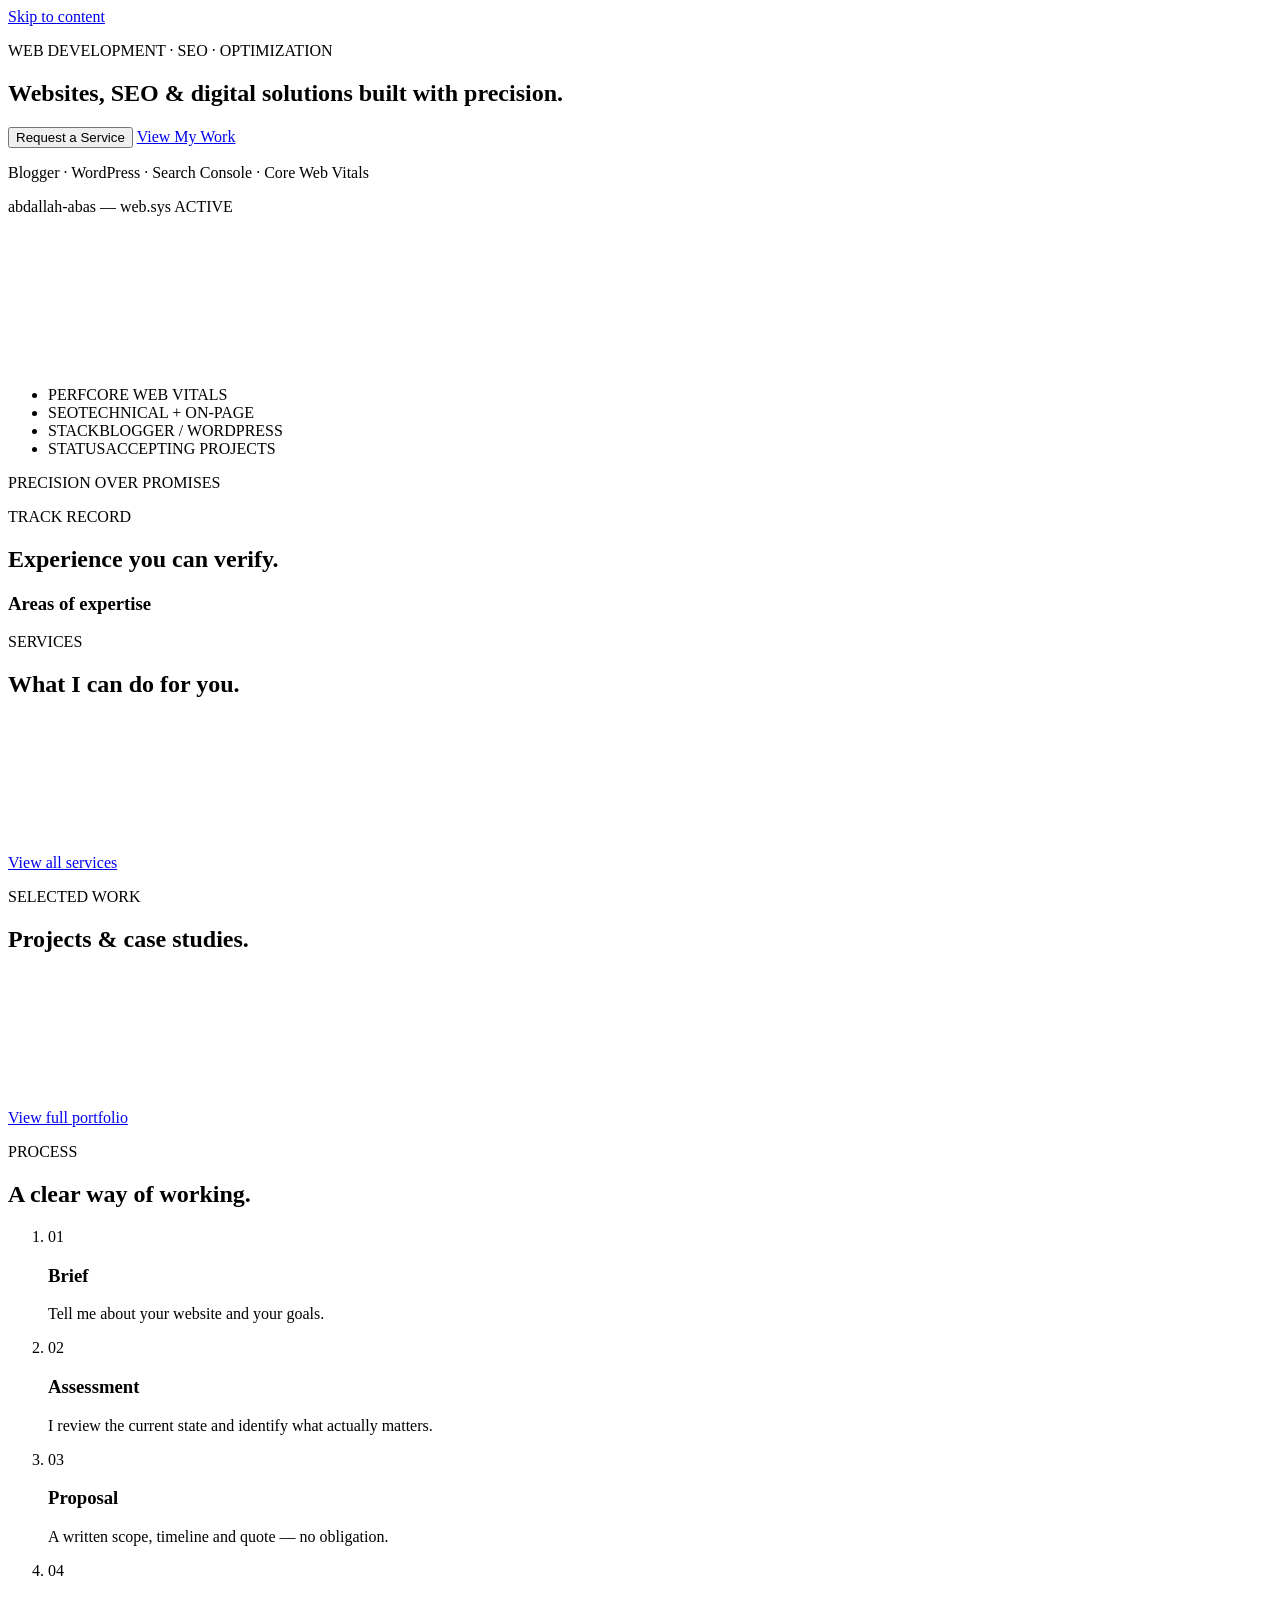
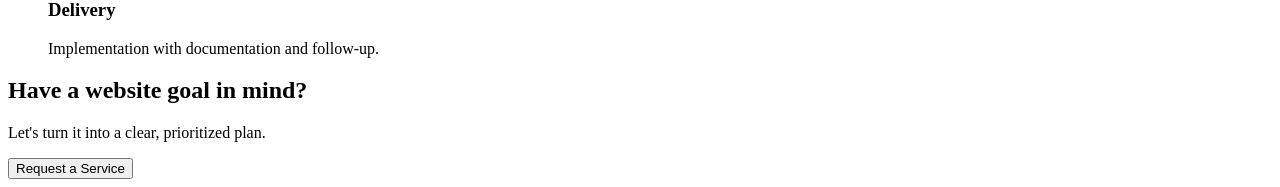
==== index.html @ 0d1c20a7 "Create index.html" ====
<!DOCTYPE html>
<html lang="en" dir="ltr">
<head>
<meta charset="UTF-8">
<meta name="viewport" content="width=device-width, initial-scale=1">
<title>Abdallah Abas — Web Development, SEO & Digital Optimization</title>
<meta name="description" content="Professional digital services by Abdallah Abas: website development, technical & on-page SEO, AdSense-readiness preparation, content and website optimization for Blogger and WordPress.">
<link rel="canonical" href="https://abdallahabas.github.io/">
<meta name="theme-color" content="#0a0a0b">
<meta property="og:type" content="website">
<meta property="og:site_name" content="Abdallah Abas">
<meta property="og:title" content="Abdallah Abas — Web Development, SEO & Digital Optimization">
<meta property="og:description" content="Websites, SEO and digital solutions built with precision. Preparation based on Google's published guidelines — no inflated promises.">
<meta property="og:url" content="https://abdallahabas.github.io/">
<meta property="og:image" content="https://abdallahabas.github.io/assets/images/og-cover.png">
<meta property="og:locale" content="en_US">
<meta property="og:locale:alternate" content="ar_AR">
<meta name="twitter:card" content="summary_large_image">
<meta name="twitter:title" content="Abdallah Abas — Web Development, SEO & Digital Optimization">
<meta name="twitter:description" content="Websites, SEO and digital solutions built with precision.">
<meta name="twitter:image" content="https://abdallahabas.github.io/assets/images/og-cover.png">
<link rel="icon" href="data:image/svg+xml,%3Csvg xmlns='http://www.w3.org/2000/svg' viewBox='0 0 32 32'%3E%3Crect width='32' height='32' rx='6' fill='%23FF6600'/%3E%3Cpath d='M9.5 23 16 8.5 22.5 23h-3.6L16 16.4 13.1 23z' fill='%230a0a0b'/%3E%3C/svg%3E">
<link rel="preconnect" href="https://fonts.googleapis.com">
<link rel="preconnect" href="https://fonts.gstatic.com" crossorigin>
<link href="https://fonts.googleapis.com/css2?family=IBM+Plex+Mono:wght@400;500&family=IBM+Plex+Sans+Arabic:wght@400;500;600;700&family=IBM+Plex+Sans:wght@400;500;600&family=Space+Grotesk:wght@500;600;700&display=swap" rel="stylesheet">
<link rel="stylesheet" href="css/main.css">
<link rel="stylesheet" href="css/rtl.css">
<link rel="stylesheet" href="css/responsive.css">
<script type="application/ld+json">
{"@context":"https://schema.org","@type":"Person","name":"Abdallah Abas","url":"https://abdallahabas.github.io/","jobTitle":"Web Developer & SEO Specialist","description":"Professional digital services: website development, SEO, AdSense-readiness preparation and website optimization.","knowsAbout":["Web development","SEO","Blogger","WordPress","Google Search Console","AdSense readiness","Website optimization"]}
</script>
<script type="application/ld+json">
{"@context":"https://schema.org","@type":"WebSite","name":"Abdallah Abas","url":"https://abdallahabas.github.io/","inLanguage":["en","ar"]}
</script>
</head>
<body data-page="home">
<a class="skip" href="#main" data-i18n="a11y.skip">Skip to content</a>
<main id="main">

  <section class="hero">
    <div class="container hero-grid">
      <div class="hero-copy">
        <p class="kicker reveal" data-i18n="hero.kicker">WEB DEVELOPMENT · SEO · OPTIMIZATION</p>
        <h1 class="reveal">
          <span data-i18n="hero.h1a">Websites, SEO & digital solutions</span>
          <span class="accent" data-i18n="hero.h1b">built with precision.</span>
        </h1>
        <p class="lead reveal" data-i18n="hero.sub"></p>
        <div class="hero-cta reveal">
          <button type="button" class="btn btn-solid" data-request data-i18n="cta.request">Request a Service</button>
          <a class="btn btn-ghost" href="portfolio.html" data-i18n="cta.work">View My Work</a>
        </div>
        <p class="micro mono reveal" data-i18n="hero.micro">Blogger · WordPress · Search Console · Core Web Vitals</p>
      </div>
      <div class="hero-visual reveal" role="img" aria-label="Live status panel representing website performance, SEO and structure monitoring">
        <div class="console">
          <div class="console-bar">
            <span class="c-dot" aria-hidden="true"></span>
            <span class="mono" data-i18n="console.title">abdallah-abas — web.sys</span>
            <span class="c-status mono" data-i18n="console.status">ACTIVE</span>
          </div>
          <canvas id="heroCanvas" aria-hidden="true"></canvas>
          <ul class="console-rows">
            <li><span class="mono c-k" data-i18n="console.r1l">PERF</span><span class="mono c-v" data-i18n="console.r1v">CORE WEB VITALS</span></li>
            <li><span class="mono c-k" data-i18n="console.r2l">SEO</span><span class="mono c-v" data-i18n="console.r2v">TECHNICAL + ON-PAGE</span></li>
            <li><span class="mono c-k" data-i18n="console.r3l">STACK</span><span class="mono c-v" data-i18n="console.r3v">BLOGGER / WORDPRESS</span></li>
            <li><span class="mono c-k accent" data-i18n="console.r4l">STATUS</span><span class="mono c-v accent" data-i18n="console.r4v">ACCEPTING PROJECTS</span></li>
          </ul>
          <p class="console-foot mono" data-i18n="console.foot">PRECISION OVER PROMISES</p>
        </div>
      </div>
    </div>
  </section>

  <section class="section" id="trust" aria-labelledby="trustTitle">
    <div class="container">
      <header class="sec-head reveal">
        <p class="kicker" data-i18n="trust.kicker">TRACK RECORD</p>
        <h2 id="trustTitle" data-i18n="trust.title">Experience you can verify.</h2>
        <p class="lead" data-i18n="trust.lead"></p>
      </header>
      <div class="hairline stats-grid reveal" id="statsGrid"></div>
      <div class="expertise reveal">
        <h3 class="sub-title" data-i18n="trust.expTitle">Areas of expertise</h3>
        <ul class="chip-row" id="expertiseChips"></ul>
      </div>
    </div>
  </section>

  <section class="section alt" id="services" aria-labelledby="svcTitle">
    <div class="container">
      <header class="sec-head reveal">
        <p class="kicker" data-i18n="services.kicker">SERVICES</p>
        <h2 id="svcTitle" data-i18n="services.title">What I can do for you.</h2>
        <p class="lead" data-i18n="services.lead"></p>
      </header>
      <div class="hairline services-grid cols-2 reveal" id="featuredServices"></div>
      <p class="sec-foot reveal"><a class="btn-text" href="services.html"><span data-i18n="cta.allServices">View all services</span><svg class="icon icon-flip" aria-hidden="true"><use href="#i-arrow"></use></svg></a></p>
    </div>
  </section>

  <section class="section" id="work" aria-labelledby="workTitle">
    <div class="container">
      <header class="sec-head reveal">
        <p class="kicker" data-i18n="work.kicker">SELECTED WORK</p>
        <h2 id="workTitle" data-i18n="work.title">Projects & case studies.</h2>
        <p class="lead" data-i18n="work.lead"></p>
      </header>
      <div class="cards-grid cols-3 reveal" id="workGrid"></div>
      <p class="sec-foot reveal"><a class="btn-text" href="portfolio.html"><span data-i18n="cta.allWork">View full portfolio</span><svg class="icon icon-flip" aria-hidden="true"><use href="#i-arrow"></use></svg></a></p>
    </div>
  </section>

  <section class="section alt" id="process" aria-labelledby="procTitle">
    <div class="container">
      <header class="sec-head reveal">
        <p class="kicker" data-i18n="process.kicker">PROCESS</p>
        <h2 id="procTitle" data-i18n="process.title">A clear way of working.</h2>
      </header>
      <ol class="process-grid reveal">
        <li class="step"><span class="step-num mono num">01</span><h3 data-i18n="process.s1t">Brief</h3><p data-i18n="process.s1d">Tell me about your website and your goals.</p></li>
        <li class="step"><span class="step-num mono num">02</span><h3 data-i18n="process.s2t">Assessment</h3><p data-i18n="process.s2d">I review the current state and identify what actually matters.</p></li>
        <li class="step"><span class="step-num mono num">03</span><h3 data-i18n="process.s3t">Proposal</h3><p data-i18n="process.s3d">A written scope, timeline and quote — no obligation.</p></li>
        <li class="step"><span class="step-num mono num">04</span><h3 data-i18n="process.s4t">Delivery</h3><p data-i18n="process.s4d">Implementation with documentation and follow-up.</p></li>
      </ol>
    </div>
  </section>

  <section class="section cta-band">
    <div class="container narrow center reveal">
      <h2 data-i18n="band.title">Have a website goal in mind?</h2>
      <p class="lead" data-i18n="band.sub">Let's turn it into a clear, prioritized plan.</p>
      <button type="button" class="btn btn-solid btn-lg" data-request data-i18n="cta.request">Request a Service</button>
    </div>
  </section>

</main>
<script src="js/config.js" defer></script>
<script src="js/translations.js" defer></script>
<script src="js/main.js" defer></script>
<script src="js/content.js" defer></script>
<script src="js/services.js" defer></script>
<script src="js/portfolio.js" defer></script>
<script src="js/forms.js" defer></script>
</body>
</html>
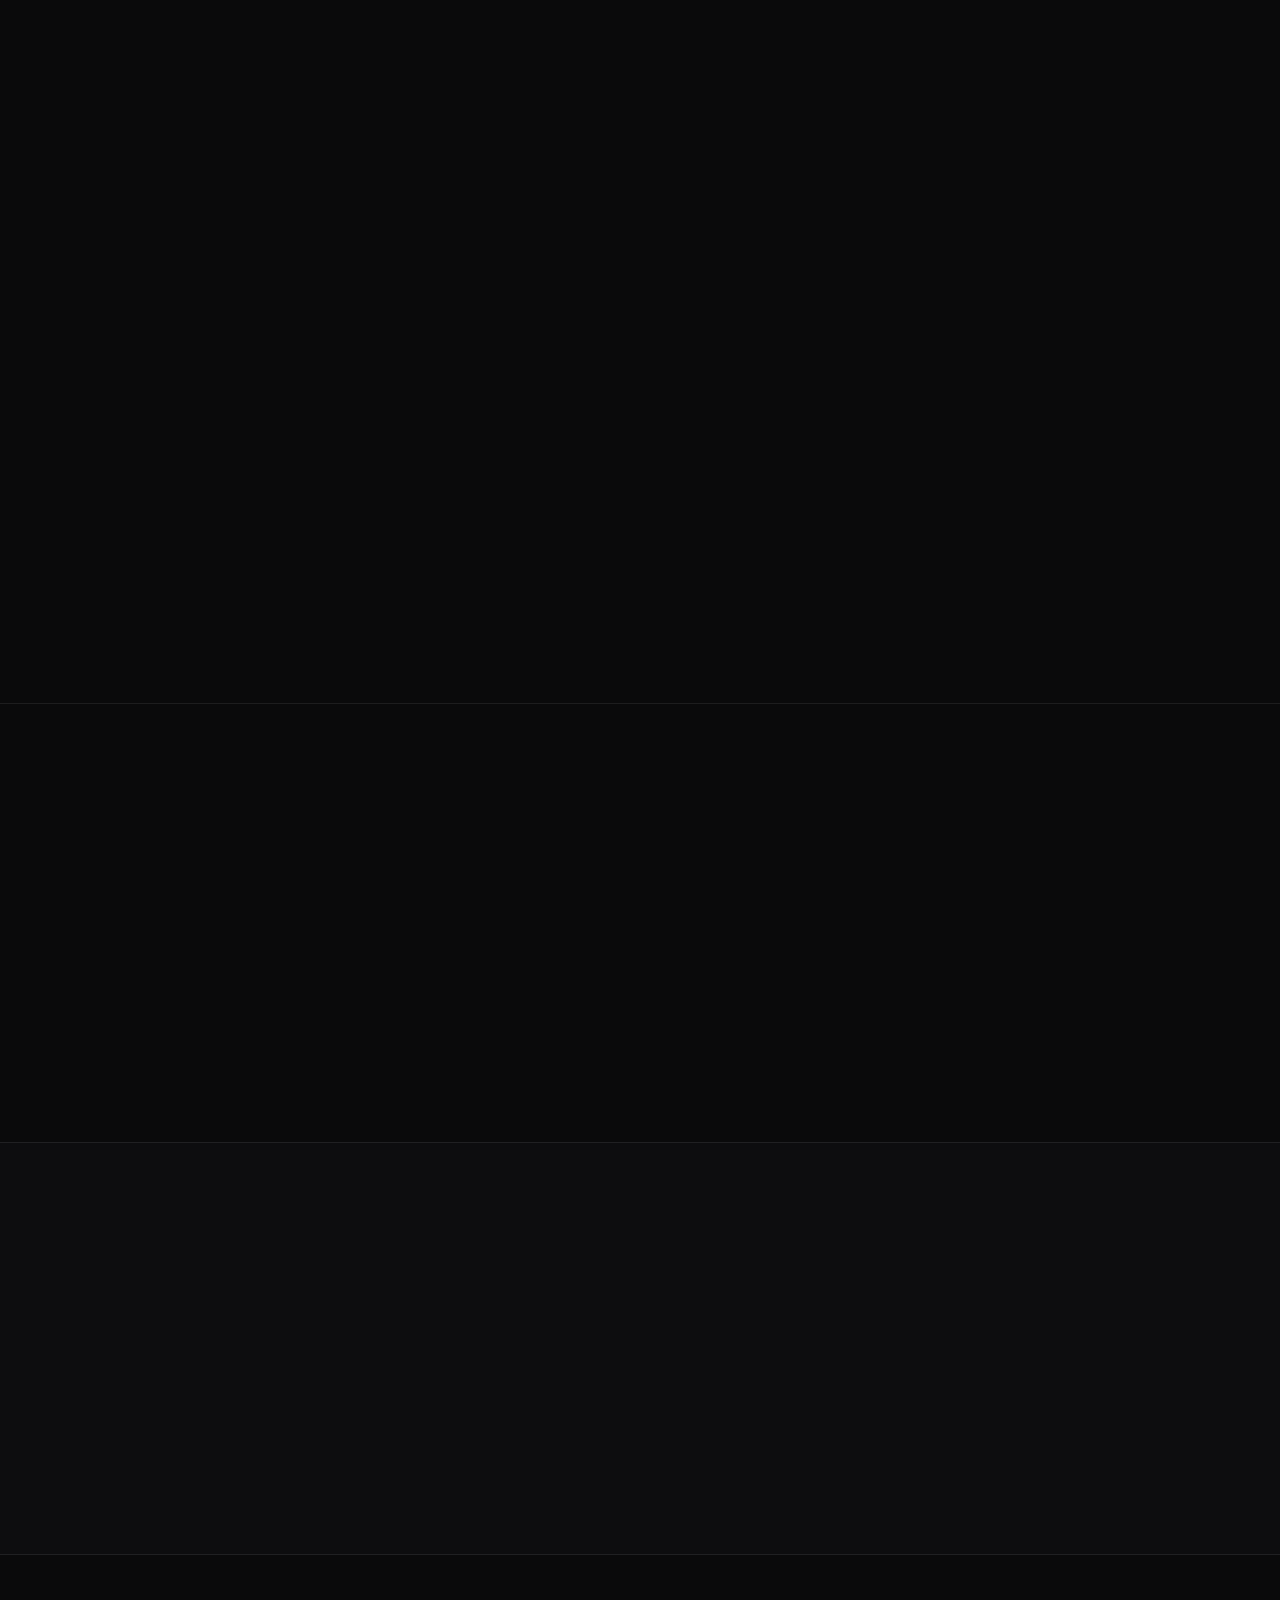
==== commit f597c934: "Update index.html" ====
--- a/index.html
+++ b/index.html
@@ -5,20 +5,20 @@
 <meta name="viewport" content="width=device-width, initial-scale=1">
 <title>Abdallah Abas — Web Development, SEO & Digital Optimization</title>
 <meta name="description" content="Professional digital services by Abdallah Abas: website development, technical & on-page SEO, AdSense-readiness preparation, content and website optimization for Blogger and WordPress.">
-<link rel="canonical" href="https://abdallahabas.github.io/">
+<link rel="canonical" href="https://abdallahabas.com/">
 <meta name="theme-color" content="#0a0a0b">
 <meta property="og:type" content="website">
 <meta property="og:site_name" content="Abdallah Abas">
 <meta property="og:title" content="Abdallah Abas — Web Development, SEO & Digital Optimization">
 <meta property="og:description" content="Websites, SEO and digital solutions built with precision. Preparation based on Google's published guidelines — no inflated promises.">
-<meta property="og:url" content="https://abdallahabas.github.io/">
-<meta property="og:image" content="https://abdallahabas.github.io/assets/images/og-cover.png">
+<meta property="og:url" content="https://abdallahabas.com/">
+<meta property="og:image" content="https://abdallahabas.com/assets/images/og-cover.png">
 <meta property="og:locale" content="en_US">
 <meta property="og:locale:alternate" content="ar_AR">
 <meta name="twitter:card" content="summary_large_image">
 <meta name="twitter:title" content="Abdallah Abas — Web Development, SEO & Digital Optimization">
 <meta name="twitter:description" content="Websites, SEO and digital solutions built with precision.">
-<meta name="twitter:image" content="https://abdallahabas.github.io/assets/images/og-cover.png">
+<meta name="twitter:image" content="https://abdallahabas.com/assets/images/og-cover.png">
 <link rel="icon" href="data:image/svg+xml,%3Csvg xmlns='http://www.w3.org/2000/svg' viewBox='0 0 32 32'%3E%3Crect width='32' height='32' rx='6' fill='%23FF6600'/%3E%3Cpath d='M9.5 23 16 8.5 22.5 23h-3.6L16 16.4 13.1 23z' fill='%230a0a0b'/%3E%3C/svg%3E">
 <link rel="preconnect" href="https://fonts.googleapis.com">
 <link rel="preconnect" href="https://fonts.gstatic.com" crossorigin>
@@ -27,10 +27,10 @@
 <link rel="stylesheet" href="css/rtl.css">
 <link rel="stylesheet" href="css/responsive.css">
 <script type="application/ld+json">
-{"@context":"https://schema.org","@type":"Person","name":"Abdallah Abas","url":"https://abdallahabas.github.io/","jobTitle":"Web Developer & SEO Specialist","description":"Professional digital services: website development, SEO, AdSense-readiness preparation and website optimization.","knowsAbout":["Web development","SEO","Blogger","WordPress","Google Search Console","AdSense readiness","Website optimization"]}
+{"@context":"https://schema.org","@type":"Person","name":"Abdallah Abas","url":"https://abdallahabas.com/","jobTitle":"Web Developer & SEO Specialist","description":"Professional digital services: website development, SEO, AdSense-readiness preparation and website optimization.","knowsAbout":["Web development","SEO","Blogger","WordPress","Google Search Console","AdSense readiness","Website optimization"]}
 </script>
 <script type="application/ld+json">
-{"@context":"https://schema.org","@type":"WebSite","name":"Abdallah Abas","url":"https://abdallahabas.github.io/","inLanguage":["en","ar"]}
+{"@context":"https://schema.org","@type":"WebSite","name":"Abdallah Abas","url":"https://abdallahabas.com/","inLanguage":["en","ar"]}
 </script>
 </head>
 <body data-page="home">
--- a/css/main.css
+++ b/css/main.css
@@ -0,0 +1,494 @@
+/* ============================================================
+   Abdallah Abas — design system
+   Near-black + #FF6600 · hairline grids · IBM Plex + Space Grotesk
+   ============================================================ */
+
+:root{
+  --bg:#0a0a0b; --bg2:#0d0d0f;
+  --surface:#121215; --surface2:#17171b;
+  --line:rgba(255,255,255,.08); --line2:rgba(255,255,255,.16);
+  --txt:#f4f4f1; --txt2:#a9a9a3; --txt3:#75756f;
+  --accent:#ff6600; --accent2:#ff8433; --accent-dim:rgba(255,102,0,.13);
+  --danger:#e5484d;
+  --r:14px; --r-s:10px;
+  --font-head:"Space Grotesk","IBM Plex Sans Arabic",sans-serif;
+  --font-body:"IBM Plex Sans","IBM Plex Sans Arabic",sans-serif;
+  --font-mono:"IBM Plex Mono",monospace;
+  --container:1180px; --header-h:72px;
+  --tr:.22s cubic-bezier(.4,0,.2,1);
+}
+
+*,*::before,*::after{box-sizing:border-box;margin:0;padding:0}
+html{scroll-behavior:smooth}
+html:focus-within{scroll-behavior:smooth}
+body{
+  font-family:var(--font-body); background:var(--bg); color:var(--txt);
+  font-size:16px; line-height:1.65; padding-top:var(--header-h);
+  -webkit-font-smoothing:antialiased; overflow-x:clip;
+}
+img,svg,canvas{max-width:100%;height:auto;display:block}
+a{color:inherit;text-decoration:none}
+ul,ol{list-style:none}
+button{font:inherit;color:inherit;background:none;border:0;cursor:pointer}
+h1,h2,h3,h4{font-family:var(--font-head);font-weight:600;line-height:1.18;letter-spacing:-.015em}
+h1{font-size:clamp(2.1rem,5vw,3.8rem)}
+h2{font-size:clamp(1.55rem,3vw,2.35rem)}
+h3{font-size:1.12rem}
+p{max-width:70ch}
+.accent{color:var(--accent)}
+.num{direction:ltr;unicode-bidi:embed}
+.mono{font-family:var(--font-mono)}
+.icon{width:20px;height:20px;flex:none}
+
+/* ---- layout ------------------------------------------------ */
+.container{max-width:var(--container);margin-inline:auto;padding-inline:clamp(18px,4vw,32px)}
+.container.narrow{max-width:820px}
+.section{padding-block:clamp(60px,8.5vw,108px)}
+.section.alt{background:var(--bg2);border-block:1px solid var(--line)}
+.flush-top{padding-top:clamp(36px,5vw,64px)}
+.sec-head{max-width:680px;margin-bottom:clamp(34px,4vw,52px)}
+.sec-head .lead{margin-top:14px}
+.sec-foot{margin-top:clamp(26px,3vw,38px)}
+.kicker{
+  font-family:var(--font-mono);font-size:.74rem;font-weight:500;
+  letter-spacing:.14em;text-transform:uppercase;color:var(--accent);
+  display:flex;align-items:center;gap:10px;margin-bottom:14px;
+}
+.kicker::before{content:"";width:22px;height:1px;background:var(--accent)}
+[dir="rtl"] .kicker{letter-spacing:0}
+.sub-title{font-size:1.02rem;color:var(--txt);margin-bottom:16px}
+.lead{color:var(--txt2);font-size:clamp(1rem,1.4vw,1.08rem)}
+.micro{margin-top:22px;font-size:.76rem;letter-spacing:.1em;color:var(--txt3)}
+
+/* ---- buttons / links / chips -------------------------------- */
+.btn{
+  display:inline-flex;align-items:center;justify-content:center;gap:9px;
+  padding:13px 24px;border-radius:var(--r-s);font-weight:600;font-size:.94rem;
+  border:1px solid transparent;transition:transform var(--tr),background var(--tr),border-color var(--tr),color var(--tr);
+  min-height:46px;
+}
+.btn .icon{width:17px;height:17px}
+.btn-solid{background:var(--accent);color:#0a0a0b}
+.btn-solid:hover{background:var(--accent2);transform:translateY(-2px)}
+.btn-solid:active{transform:translateY(0)}
+.btn-ghost{border-color:var(--line2);color:var(--txt)}
+.btn-ghost:hover{border-color:var(--accent);color:var(--accent)}
+.btn-s{padding:9px 16px;min-height:40px;font-size:.88rem}
+.btn-lg{padding:15px 30px}
+.btn-block{width:100%}
+.btn-text{
+  display:inline-flex;align-items:center;gap:7px;color:var(--accent);
+  font-weight:600;font-size:.92rem;transition:gap var(--tr),color var(--tr);
+}
+.btn-text:hover{color:var(--accent2);gap:11px}
+.btn-text.is-disabled{color:var(--txt3)}
+.linklike{color:var(--accent);font-weight:600}
+.linklike:hover{text-decoration:underline}
+:focus-visible{outline:2px solid var(--accent);outline-offset:3px;border-radius:4px}
+.skip{
+  position:fixed;top:-60px;inset-inline-start:16px;z-index:200;background:var(--accent);
+  color:#0a0a0b;padding:10px 18px;border-radius:var(--r-s);font-weight:600;transition:top var(--tr);
+}
+.skip:focus{top:12px}
+.badge-sample{
+  font-family:var(--font-mono);font-size:.66rem;letter-spacing:.08em;text-transform:uppercase;
+  color:var(--accent);border:1px solid var(--accent);border-radius:4px;padding:2px 7px;
+}
+.chip-row{display:flex;flex-wrap:wrap;gap:10px}
+.chip{
+  border:1px solid var(--line2);border-radius:999px;padding:8px 16px;
+  font-size:.85rem;color:var(--txt2);transition:border-color var(--tr),color var(--tr);
+}
+.chip:hover{border-color:var(--accent);color:var(--txt)}
+
+/* ---- header ------------------------------------------------- */
+.site-header{
+  position:fixed;inset-inline:0;top:0;height:var(--header-h);z-index:100;
+  background:rgba(10,10,11,.82);backdrop-filter:blur(14px);-webkit-backdrop-filter:blur(14px);
+  border-bottom:1px solid transparent;transition:border-color var(--tr);
+}
+.site-header.scrolled{border-bottom-color:var(--line)}
+.header-in{display:flex;align-items:center;gap:28px;height:var(--header-h)}
+.brand{display:inline-flex;align-items:center;gap:11px}
+.brand img,.brand-mark{width:34px;height:34px;border-radius:8px}
+.brand-word{font-family:var(--font-head);font-weight:700;font-size:.95rem;letter-spacing:.06em}
+.brand-dot{width:7px;height:7px;background:var(--accent);border-radius:2px}
+.main-nav{margin-inline-start:auto}
+.nav-list{display:flex;gap:4px}
+.nav-list a{
+  display:block;padding:9px 12px;font-size:.9rem;color:var(--txt2);
+  border-radius:8px;transition:color var(--tr),background var(--tr);
+}
+.nav-list a:hover{color:var(--txt);background:var(--surface)}
+.nav-list a[aria-current="page"]{color:var(--accent)}
+.header-actions{display:flex;align-items:center;gap:16px}
+.lang-switch{display:flex;align-items:center;gap:8px}
+.lang-btn{
+  font-family:var(--font-mono);font-size:.8rem;font-weight:500;padding:5px 4px;
+  color:var(--txt3);transition:color var(--tr);
+}
+.lang-btn[aria-pressed="true"]{color:var(--accent)}
+.lang-btn:hover{color:var(--txt)}
+.lang-sep{width:1px;height:14px;background:var(--line2)}
+.nav-toggle{display:none;width:44px;height:44px;align-items:center;justify-content:center;color:var(--txt)}
+.nav-toggle .i-close,.nav-toggle.open .i-menu{display:none}
+.nav-toggle.open .i-close{display:block}
+
+/* ---- mobile panel ------------------------------------------- */
+.nav-backdrop{
+  position:fixed;inset:0;z-index:110;background:rgba(5,5,7,.6);
+  opacity:0;pointer-events:none;transition:opacity .25s;
+}
+.nav-backdrop.open{opacity:1;pointer-events:auto}
+.mobile-panel{
+  position:fixed;top:0;bottom:0;inset-inline-end:0;z-index:120;
+  width:min(340px,88vw);background:var(--surface);border-inline-start:1px solid var(--line);
+  padding:96px 26px 30px;display:flex;flex-direction:column;justify-content:space-between;
+  transform:translateX(105%);visibility:hidden;transition:transform .32s cubic-bezier(.4,0,.2,1),visibility .32s;
+}
+[dir="rtl"] .mobile-panel{transform:translateX(-105%)}
+.mobile-panel.open{transform:none;visibility:visible}
+.mobile-list{display:flex;flex-direction:column}
+.mobile-list a{
+  display:block;padding:14px 4px;font-size:1.05rem;font-weight:500;color:var(--txt);
+  border-bottom:1px solid var(--line);transition:color var(--tr),padding-inline-start var(--tr);
+}
+.mobile-list a:hover{color:var(--accent);padding-inline-start:10px}
+.mobile-list a[aria-current="page"]{color:var(--accent)}
+.mobile-foot{display:flex;flex-direction:column;gap:18px;padding-top:22px}
+
+/* ---- hero ---------------------------------------------------- */
+.hero{padding-block:clamp(56px,7vw,96px) clamp(56px,7vw,92px);border-bottom:1px solid var(--line)}
+.hero-grid{display:grid;grid-template-columns:1.12fr .88fr;gap:clamp(36px,5vw,64px);align-items:center}
+.hero h1{margin-block:6px 20px}
+.hero h1 span{display:block}
+.hero .lead{max-width:56ch}
+.hero-cta{display:flex;flex-wrap:wrap;gap:14px;margin-top:32px}
+.console{
+  position:relative;border:1px solid var(--line2);border-radius:16px;background:var(--surface);
+  overflow:hidden;
+}
+.console::before,.console::after{
+  content:"";position:absolute;width:16px;height:16px;border:2px solid var(--accent);z-index:2;
+}
+.console::before{top:-1px;inset-inline-start:-1px;border-width:2px 0 0 2px}
+[dir="rtl"] .console::before{border-width:2px 2px 0 0}
+.console::after{bottom:-1px;inset-inline-end:-1px;border-width:0 2px 2px 0}
+[dir="rtl"] .console::after{border-width:0 0 2px 2px}
+.console-bar{
+  display:flex;align-items:center;gap:12px;padding:13px 18px;
+  border-bottom:1px solid var(--line);font-size:.74rem;letter-spacing:.06em;color:var(--txt2);
+}
+.c-dot{width:8px;height:8px;border-radius:50%;background:var(--accent);flex:none}
+.c-status{margin-inline-start:auto;color:var(--accent)}
+#heroCanvas{width:100%;height:186px;display:block}
+.console-rows li{
+  display:flex;justify-content:space-between;gap:14px;padding:12px 18px;
+  border-top:1px solid var(--line);font-size:.72rem;letter-spacing:.07em;
+}
+.console-rows .c-k{color:var(--txt3)}
+.console-rows .c-v{color:var(--txt2);text-align:end}
+.console-rows .accent,.c-status.accent{color:var(--accent)}
+.console-foot{
+  padding:11px 18px;border-top:1px solid var(--line);font-size:.68rem;
+  letter-spacing:.16em;color:var(--txt3);
+}
+[dir="rtl"] .console-rows li,[dir="rtl"] .console-foot{letter-spacing:0}
+
+/* ---- hairline grids & cards ---------------------------------- */
+.hairline{display:grid;gap:1px;background:var(--line);border:1px solid var(--line);border-radius:var(--r);overflow:hidden}
+.hairline>*{background:var(--surface);transition:background var(--tr)}
+.cols-2{grid-template-columns:repeat(2,1fr)}
+.cols-3{grid-template-columns:repeat(3,1fr)}
+.services-grid>.service-cell{position:relative;padding:clamp(22px,3vw,32px)}
+.service-cell::before{
+  content:"";position:absolute;inset-inline-start:0;top:0;bottom:0;width:2px;
+  background:var(--accent);transform:scaleY(0);transition:transform .28s;
+}
+.service-cell:hover{background:var(--surface2)}
+.service-cell:hover::before{transform:scaleY(1)}
+.service-top{display:flex;justify-content:space-between;align-items:center;margin-bottom:18px}
+.service-num{font-size:.8rem;color:var(--txt3)}
+.service-ico{color:var(--accent)}
+.service-ico .icon{width:26px;height:26px}
+.service-desc{color:var(--txt2);font-size:.94rem;margin:10px 0 16px}
+.benefits{display:flex;flex-direction:column;gap:9px;margin-bottom:20px}
+.benefits li{display:flex;gap:9px;align-items:flex-start;font-size:.88rem;color:var(--txt2)}
+.b-check{width:15px;height:15px;color:var(--accent);margin-top:4px}
+
+.cards-grid{display:grid;gap:20px}
+.project-card,.article-card,.cert-card{
+  border:1px solid var(--line);border-radius:var(--r);background:var(--surface);
+  overflow:hidden;display:flex;flex-direction:column;
+  transition:transform var(--tr),border-color var(--tr);
+}
+.project-card:hover,.article-card:hover,.cert-card:hover{transform:translateY(-4px);border-color:var(--line2)}
+.project-thumb{position:relative;display:block;aspect-ratio:16/10;overflow:hidden;border-bottom:1px solid var(--line)}
+.project-thumb img,.project-thumb svg{width:100%;height:100%;object-fit:cover;transition:transform .45s}
+.project-card:hover .project-thumb img,.project-card:hover .project-thumb svg{transform:scale(1.045)}
+.thumb-badge{position:absolute;top:12px;inset-inline-start:12px;background:rgba(10,10,11,.8)}
+.project-body,.article-card>*{padding:20px}
+.project-body p,.article-card p{color:var(--txt2);font-size:.9rem;margin:8px 0 14px}
+.card-meta{display:flex;justify-content:space-between;align-items:center;font-size:.76rem}
+.card-meta .cat{
+  font-family:var(--font-mono);text-transform:uppercase;letter-spacing:.08em;
+  font-size:.7rem;color:var(--accent);
+}
+[dir="rtl"] .card-meta .cat{letter-spacing:0}
+.card-meta .year{color:var(--txt3);font-size:.8rem}
+.tag-row{display:flex;flex-wrap:wrap;gap:7px;margin-bottom:16px}
+.tag-row li{
+  font-family:var(--font-mono);font-size:.7rem;color:var(--txt3);
+  border:1px solid var(--line);border-radius:5px;padding:3px 8px;
+}
+.project-actions{display:flex;flex-wrap:wrap;gap:18px;margin-top:auto}
+.project-body{display:flex;flex-direction:column;flex:1}
+.project-body h3{margin-top:6px}
+
+/* ---- stats & expertise ---------------------------------------- */
+.stats-grid{grid-template-columns:repeat(4,1fr);position:relative}
+.stat{padding:clamp(22px,3vw,32px);display:flex;flex-direction:column;gap:6px}
+.stat-num{font-family:var(--font-mono);font-size:clamp(1.9rem,3.4vw,2.6rem);font-weight:500;color:var(--accent);line-height:1}
+.stat-label{font-size:.86rem;color:var(--txt2)}
+.stat-note{grid-column:1/-1;background:transparent!important;padding:12px 24px;font-size:.78rem;color:var(--txt3);border-top:1px solid var(--line)}
+.expertise{margin-top:clamp(38px,5vw,56px)}
+
+/* ---- process --------------------------------------------------- */
+.process-grid{display:grid;grid-template-columns:repeat(4,1fr);gap:clamp(20px,3vw,36px);counter-reset:step}
+.step{border-top:1px solid var(--line2);padding-top:20px}
+.step-num{font-size:.78rem;color:var(--accent);display:block;margin-bottom:12px}
+.step h3{font-size:1.02rem;margin-bottom:7px}
+.step p{color:var(--txt2);font-size:.9rem}
+
+/* ---- CTA band --------------------------------------------------- */
+.cta-band{border-top:1px solid var(--line);text-align:center}
+.cta-band h2{margin-bottom:12px}
+.cta-band .lead{margin:0 auto 30px}
+.center{text-align:center}
+.center .lead{margin-inline:auto}
+
+/* ---- page head / about / note band ------------------------------- */
+.page-head{padding-block:clamp(48px,7vw,88px) 0}
+.page-head h1{margin-block:4px 16px}
+.page-head .lead{max-width:64ch}
+.about-grid{display:grid;grid-template-columns:1.5fr 1fr;gap:clamp(36px,5vw,72px);align-items:start}
+.about-body p+p{margin-top:16px}
+.about-body p{color:var(--txt2)}
+.about-body .sub-title{margin-top:38px}
+.principles{display:flex;flex-direction:column;gap:22px;margin-top:22px}
+.principle h3{font-size:1rem;margin-bottom:6px}
+.principle h3::before{content:"— ";color:var(--accent)}
+.principle p{font-size:.92rem}
+.about-side{display:flex;flex-direction:column;gap:28px}
+.side-block{border:1px solid var(--line);border-radius:var(--r);padding:26px;background:var(--surface)}
+.side-note{color:var(--txt2);font-size:.9rem;margin-bottom:16px}
+.facts{display:flex;flex-direction:column}
+.fact{display:flex;flex-direction:column;gap:2px;padding:11px 0;border-bottom:1px solid var(--line)}
+.fact:last-child{border-bottom:0}
+.fact dt{font-family:var(--font-mono);font-size:.7rem;letter-spacing:.08em;text-transform:uppercase;color:var(--txt3)}
+[dir="rtl"] .fact dt{letter-spacing:0}
+.fact dd{font-size:.92rem;color:var(--txt)}
+.note-band{
+  display:flex;gap:16px;border:1px solid var(--line2);border-radius:var(--r);
+  padding:22px 26px;margin-bottom:clamp(30px,4vw,44px);background:var(--surface);
+}
+.note-band .icon{color:var(--accent);width:24px;height:24px;flex:none;margin-top:3px}
+.note-band p{color:var(--txt2);font-size:.94rem}
+
+/* ---- empty state / achievements ---------------------------------- */
+.empty{
+  border:1px dashed var(--line2);border-radius:var(--r);padding:clamp(36px,6vw,64px) 28px;
+  text-align:center;color:var(--txt2);
+}
+.empty .icon{width:30px;height:30px;color:var(--accent);margin:0 auto 14px}
+.empty p{margin-inline:auto}
+.ach-row{
+  display:grid;grid-template-columns:110px 1fr;gap:clamp(16px,3vw,36px);
+  padding:26px 0;border-top:1px solid var(--line);
+}
+.ach-row:last-child{border-bottom:1px solid var(--line)}
+.ach-year{font-family:var(--font-mono);color:var(--accent);font-size:1.05rem;padding-top:4px}
+.ach-row p{color:var(--txt2);font-size:.92rem;margin-top:6px}
+.ach-org{font-family:var(--font-mono);font-size:.76rem;color:var(--txt3);display:block;margin-top:8px}
+
+/* ---- certificates ------------------------------------------------ */
+.cert-thumb{display:block;width:100%;aspect-ratio:16/10;overflow:hidden;border-bottom:1px solid var(--line);padding:0}
+.cert-thumb img,.cert-thumb svg{width:100%;height:100%;object-fit:cover;transition:transform .45s}
+.cert-card:hover .cert-thumb img{transform:scale(1.04)}
+.cert-card figcaption{padding:20px}
+.cert-org{color:var(--txt2);font-size:.88rem;margin-top:6px}
+.cert-id{font-size:.74rem;color:var(--txt3);margin-top:8px}
+.cert-card .btn-text{margin-top:14px}
+
+/* ---- articles ------------------------------------------------------ */
+#blogLink{margin-top:6px}
+
+/* ---- contact -------------------------------------------------------- */
+.contact-grid{display:grid;grid-template-columns:1.4fr 1fr;gap:clamp(32px,5vw,64px);align-items:start}
+.methods-grid{grid-template-columns:repeat(2,1fr);margin-bottom:32px}
+.method{
+  display:flex;align-items:center;gap:14px;padding:18px 20px;color:var(--txt);
+  transition:background var(--tr);
+}
+.method:hover{background:var(--surface2)}
+.method>.icon{width:22px;height:22px;color:var(--accent)}
+.method-body{display:flex;flex-direction:column;gap:1px;min-width:0}
+.method-name{font-weight:600;font-size:.94rem}
+.method-val{font-size:.8rem;color:var(--txt3);overflow:hidden;text-overflow:ellipsis}
+.method-arrow{margin-inline-start:auto;color:var(--txt3)}
+.method:hover .method-arrow{color:var(--accent)}
+.response-block{border-top:1px solid var(--line);padding-top:24px}
+.response-block h3{display:flex;align-items:center;gap:9px;font-size:1rem;margin-bottom:8px}
+.response-block .icon{color:var(--accent);width:18px;height:18px}
+.response-block p{color:var(--txt2);font-size:.92rem}
+.request-card{
+  border:1px solid var(--line2);border-radius:var(--r);background:var(--surface);
+  padding:clamp(26px,3vw,34px);position:sticky;top:calc(var(--header-h) + 24px);
+}
+.request-card p{color:var(--txt2);font-size:.92rem;margin:10px 0 24px}
+
+/* ---- FAQ accordion ---------------------------------------------------- */
+.acc-item{border-bottom:1px solid var(--line)}
+.acc-item:first-child{border-top:1px solid var(--line)}
+.acc-heading{font-size:1rem}
+.acc-btn{
+  width:100%;display:flex;justify-content:space-between;align-items:center;gap:18px;
+  padding:20px 2px;text-align:start;font-weight:600;font-size:1rem;transition:color var(--tr);
+}
+.acc-btn:hover{color:var(--accent)}
+.acc-chev{color:var(--txt3);transition:transform .3s,color .3s}
+.acc-item.open .acc-chev{transform:rotate(180deg);color:var(--accent)}
+.acc-panel{display:grid;grid-template-rows:0fr;transition:grid-template-rows .32s cubic-bezier(.4,0,.2,1)}
+.acc-panel>div{overflow:hidden}
+.acc-item.open .acc-panel{grid-template-rows:1fr}
+.acc-inner p{color:var(--txt2);font-size:.94rem;padding:0 2px 22px;max-width:66ch}
+
+/* ---- forms ------------------------------------------------------------- */
+.form-sub{color:var(--txt2);font-size:.92rem;margin:8px 0 6px}
+.form-reqd{font-size:.78rem;color:var(--txt3);margin-bottom:20px}
+.form-grid{display:grid;grid-template-columns:1fr 1fr;gap:16px;margin-bottom:22px}
+.field{display:flex;flex-direction:column;gap:7px}
+.field-full{grid-column:1/-1}
+.field label{font-size:.86rem;font-weight:500;color:var(--txt2)}
+.field input,.field select,.field textarea{
+  width:100%;background:var(--bg);border:1px solid var(--line2);border-radius:var(--r-s);
+  padding:12px 14px;color:var(--txt);font:inherit;font-size:.94rem;min-height:46px;
+  transition:border-color var(--tr),box-shadow var(--tr);
+}
+.field textarea{resize:vertical;min-height:80px}
+.field input::placeholder,.field textarea::placeholder{color:var(--txt3)}
+.field input:focus,.field select:focus,.field textarea:focus{
+  outline:none;border-color:var(--accent);box-shadow:0 0 0 3px var(--accent-dim);
+}
+.field select{
+  appearance:none;-webkit-appearance:none;
+  background-image:url("data:image/svg+xml,%3Csvg xmlns='http://www.w3.org/2000/svg' width='14' height='14' viewBox='0 0 24 24' fill='none' stroke='%23a9a9a3' stroke-width='2'%3E%3Cpath d='M6 9l6 6 6-6'/%3E%3C/svg%3E");
+  background-repeat:no-repeat;background-position:right 14px center;padding-inline-end:40px;
+}
+[dir="rtl"] .field select{background-position:left 14px center}
+.field .invalid{border-color:var(--danger)}
+.field-err{color:var(--danger);font-size:.78rem}
+.consent-row{flex-direction:row;align-items:flex-start;gap:11px}
+.consent-row input{width:19px;height:19px;min-height:0;accent-color:var(--accent);margin-top:2px;flex:none}
+.consent-row label{font-size:.84rem;color:var(--txt2)}
+.success-actions{display:flex;gap:12px;margin:18px 0 26px;flex-wrap:wrap}
+.success-ico{
+  width:52px;height:52px;border-radius:50%;background:var(--accent-dim);color:var(--accent);
+  display:flex;align-items:center;justify-content:center;margin-bottom:18px;
+}
+.success-ico .icon{width:24px;height:24px}
+.summary-box{
+  background:var(--bg);border:1px solid var(--line);border-radius:var(--r-s);
+  padding:16px;font-size:.8rem;line-height:1.7;color:var(--txt2);white-space:pre-wrap;
+  word-break:break-word;max-height:220px;overflow:auto;margin-bottom:16px;
+}
+
+/* ---- dialogs / toast ----------------------------------------------------- */
+.overlay{
+  position:fixed;inset:0;z-index:150;background:rgba(6,6,8,.72);
+  backdrop-filter:blur(6px);-webkit-backdrop-filter:blur(6px);
+  display:none;align-items:center;justify-content:center;padding:20px;
+}
+.overlay.open{display:flex}
+.dialog{
+  position:relative;width:min(680px,100%);max-height:88vh;overflow:auto;
+  background:var(--surface);border:1px solid var(--line2);border-radius:18px;
+  padding:clamp(24px,3.5vw,36px);animation:dlgIn .25s cubic-bezier(.4,0,.2,1);
+}
+.dialog-form{width:min(760px,100%)}
+@keyframes dlgIn{from{opacity:0;transform:translateY(14px) scale(.985)}to{opacity:1;transform:none}}
+.dialog-close{
+  position:absolute;top:16px;inset-inline-end:16px;width:40px;height:40px;
+  display:flex;align-items:center;justify-content:center;border-radius:50%;
+  color:var(--txt2);border:1px solid var(--line);transition:color var(--tr),border-color var(--tr);
+}
+.dialog-close:hover{color:var(--accent);border-color:var(--accent)}
+.dialog-case h3{font-size:1.4rem;margin:6px 0 20px}
+.dialog-case section{border-top:1px solid var(--line);padding:18px 0}
+.dialog-case h4{font-size:.86rem;color:var(--accent);margin-bottom:7px;font-family:var(--font-mono);letter-spacing:.06em;text-transform:uppercase}
+[dir="rtl"] .dialog-case h4{letter-spacing:0}
+.dialog-case p{color:var(--txt2);font-size:.93rem}
+.cert-view{border:1px solid var(--line);border-radius:var(--r);overflow:hidden;margin-bottom:20px;background:var(--bg)}
+.cert-view img{width:100%;max-height:52vh;object-fit:contain}
+.dialog-body h3{margin-bottom:8px}
+.dialog-body>.sub-title{margin-top:24px}
+.toast{
+  position:fixed;bottom:26px;left:50%;transform:translate(-50%,16px);z-index:200;
+  background:var(--surface2);border:1px solid var(--line2);border-radius:var(--r-s);
+  padding:11px 20px;font-size:.88rem;color:var(--txt);opacity:0;pointer-events:none;
+  transition:opacity .25s,transform .25s;max-width:min(92vw,480px);text-align:center;
+}
+[dir="rtl"] .toast{transform:translate(50%,16px)}
+.toast.show{opacity:1;transform:translate(-50%,0)}
+[dir="rtl"] .toast.show{transform:translate(50%,0)}
+
+/* ---- footer ---------------------------------------------------------------- */
+.site-footer{border-top:1px solid var(--line);background:var(--bg2);margin-top:clamp(56px,8vw,100px)}
+.footer-grid{
+  display:grid;grid-template-columns:1.5fr 1fr 1fr 1fr;
+  gap:clamp(28px,4vw,52px);padding-block:clamp(44px,6vw,68px);
+}
+.footer-brand p{color:var(--txt2);font-size:.9rem;margin:16px 0 20px;max-width:34ch}
+.social-row{display:flex;gap:10px;flex-wrap:wrap}
+.social-btn{
+  width:40px;height:40px;border:1px solid var(--line2);border-radius:50%;
+  display:flex;align-items:center;justify-content:center;color:var(--txt2);
+  transition:color var(--tr),border-color var(--tr),transform var(--tr);
+}
+.social-btn:hover{color:var(--accent);border-color:var(--accent);transform:translateY(-2px)}
+.site-footer h3{font-family:var(--font-mono);font-size:.74rem;font-weight:500;letter-spacing:.12em;text-transform:uppercase;color:var(--txt3);margin-bottom:18px}
+[dir="rtl"] .site-footer h3{letter-spacing:0}
+.footer-list{display:flex;flex-direction:column;gap:10px}
+.footer-list a,.footer-list .linklike{color:var(--txt2);font-size:.9rem;transition:color var(--tr);text-align:start}
+.footer-list a:hover,.footer-list .linklike:hover{color:var(--accent)}
+.footer-bar{
+  display:flex;justify-content:space-between;align-items:center;gap:16px;flex-wrap:wrap;
+  padding-block:22px;border-top:1px solid var(--line);font-size:.82rem;color:var(--txt3);
+}
+.footer-legal{display:flex;gap:20px}
+.footer-legal a{color:var(--txt3);transition:color var(--tr)}
+.footer-legal a:hover{color:var(--accent)}
+
+/* ---- legal body -------------------------------------------------------------- */
+.legal-body section{margin-bottom:34px}
+.legal-body h2{font-size:1.2rem;margin-bottom:12px}
+.legal-body p{color:var(--txt2);font-size:.95rem}
+.legal-body p+p{margin-top:10px}
+
+/* ---- motion -------------------------------------------------------------------- */
+.reveal{opacity:0;transform:translateY(20px);transition:opacity .6s ease,transform .6s ease}
+.reveal.in{opacity:1;transform:none}
+html.js .reveal{opacity:0}
+.lang-fading main,.lang-fading .site-footer{opacity:.4}
+main,.site-footer{transition:opacity .18s ease}
+body.no-scroll{overflow:hidden}
+
+@media (prefers-reduced-motion: reduce){
+  html{scroll-behavior:auto}
+  *,*::before,*::after{animation:none!important;transition:none!important}
+  .reveal{opacity:1!important;transform:none!important}
+  .mobile-panel{transition:none}
+}
+
+/* ---- helpers ---------------------------------------------------------------------- */
+html.js .no-js-hide{display:none}
--- a/css/rtl.css
+++ b/css/rtl.css
@@ -0,0 +1,22 @@
+/* ============================================================
+   Abdallah Abas — RTL refinements
+   main.css already uses logical properties; this file handles
+   what direction alone cannot fix.
+   ============================================================ */
+
+[dir="rtl"]{
+  --font-head:"IBM Plex Sans Arabic",sans-serif;
+  --font-body:"IBM Plex Sans Arabic",sans-serif;
+}
+[dir="rtl"] h1,[dir="rtl"] h2,[dir="rtl"] h3,[dir="rtl"] h4{letter-spacing:0;font-weight:700}
+[dir="rtl"] .kicker,[dir="rtl"] .mono,[dir="rtl"] .stat-num,[dir="rtl"] .service-num,
+[dir="rtl"] .card-meta .cat,[dir="rtl"] .brand-word{letter-spacing:0}
+/* Latin brand wordmark reads best left-aligned inside RTL */
+[dir="rtl"] .brand{flex-direction:row}
+/* arrows that imply forward motion flip */
+[dir="rtl"] .icon-flip{transform:scaleX(-1)}
+[dir="rtl"] .btn-text:hover .icon-flip{transform:scaleX(-1) translateX(2px)}
+/* response text keeps phone numbers / emails LTR */
+[dir="rtl"] .method-val,[dir="rtl"] .summary-box,[dir="rtl"] .num{font-family:var(--font-mono)}
+[dir="rtl"] .service-cell::before{inset-inline-start:auto;inset-inline-end:0}
+[dir="rtl"] .console-foot{text-align:start}
--- a/css/responsive.css
+++ b/css/responsive.css
@@ -0,0 +1,75 @@
+/* ============================================================
+   Abdallah Abas — responsive layers
+   Breakpoints: 1200 / 1024 / 900 / 768 / 600 / 480 / 360
+   ============================================================ */
+
+@media (max-width:1200px){
+  .hero-grid{grid-template-columns:1.08fr .92fr}
+}
+
+@media (max-width:1024px){
+  .nav-list,.header-cta{display:none}
+  .nav-toggle{display:flex}
+  .main-nav{margin-inline-start:0}
+  .hero-grid{grid-template-columns:1fr;gap:44px}
+  .hero-visual{max-width:580px}
+  .cols-3{grid-template-columns:repeat(2,1fr)}
+  .stats-grid{grid-template-columns:repeat(2,1fr)}
+  .process-grid{grid-template-columns:repeat(2,1fr)}
+  .about-grid,.contact-grid{grid-template-columns:1fr}
+  .request-card{position:static}
+  .footer-grid{grid-template-columns:1fr 1fr}
+}
+
+@media (max-width:900px){
+  .services-grid.cols-3{grid-template-columns:repeat(2,1fr)}
+}
+
+@media (max-width:768px){
+  .cols-2,.cols-3{grid-template-columns:1fr}
+  .services-grid.cols-3{grid-template-columns:1fr}
+  .methods-grid{grid-template-columns:1fr}
+  .form-grid{grid-template-columns:1fr}
+  .process-grid{grid-template-columns:1fr;gap:24px}
+  .ach-row{grid-template-columns:64px 1fr}
+  .footer-grid{grid-template-columns:1fr 1fr;gap:32px}
+  .footer-bar{flex-direction:column;align-items:flex-start}
+  .hero{padding-block:44px 52px}
+  .hero-cta .btn{flex:1;min-width:150px}
+  .stat-num{font-size:1.9rem}
+}
+
+@media (max-width:600px){
+  .stats-grid{grid-template-columns:1fr 1fr}
+  .header-actions{gap:8px}
+  .footer-grid{grid-template-columns:1fr}
+  .dialog{padding:22px 18px;max-height:92vh}
+  .overlay{padding:12px}
+  .acc-btn{font-size:.95rem;padding:17px 2px}
+  .cert-card{max-width:100%}
+}
+
+@media (max-width:480px){
+  .stats-grid{grid-template-columns:1fr 1fr}
+  .stat{padding:18px 16px}
+  .project-actions{gap:14px}
+  .brand-word{font-size:.85rem}
+  .hero h1{font-size:clamp(1.9rem,8.5vw,2.4rem)}
+  .page-head h1{font-size:clamp(1.9rem,8.5vw,2.4rem)}
+  .chip{font-size:.8rem;padding:7px 13px}
+  .note-band{flex-direction:column;gap:10px}
+}
+
+@media (max-width:360px){
+  .hero-cta{flex-direction:column}
+  .hero-cta .btn{width:100%}
+  .lang-switch{gap:5px}
+  .header-actions .lang-btn{padding:5px 2px}
+  .ach-row{grid-template-columns:1fr;gap:4px}
+}
+
+/* ---- large screens: cap content width, scale type gently ---- */
+@media (min-width:1600px){
+  :root{--container:1260px}
+  body{font-size:17px}
+}
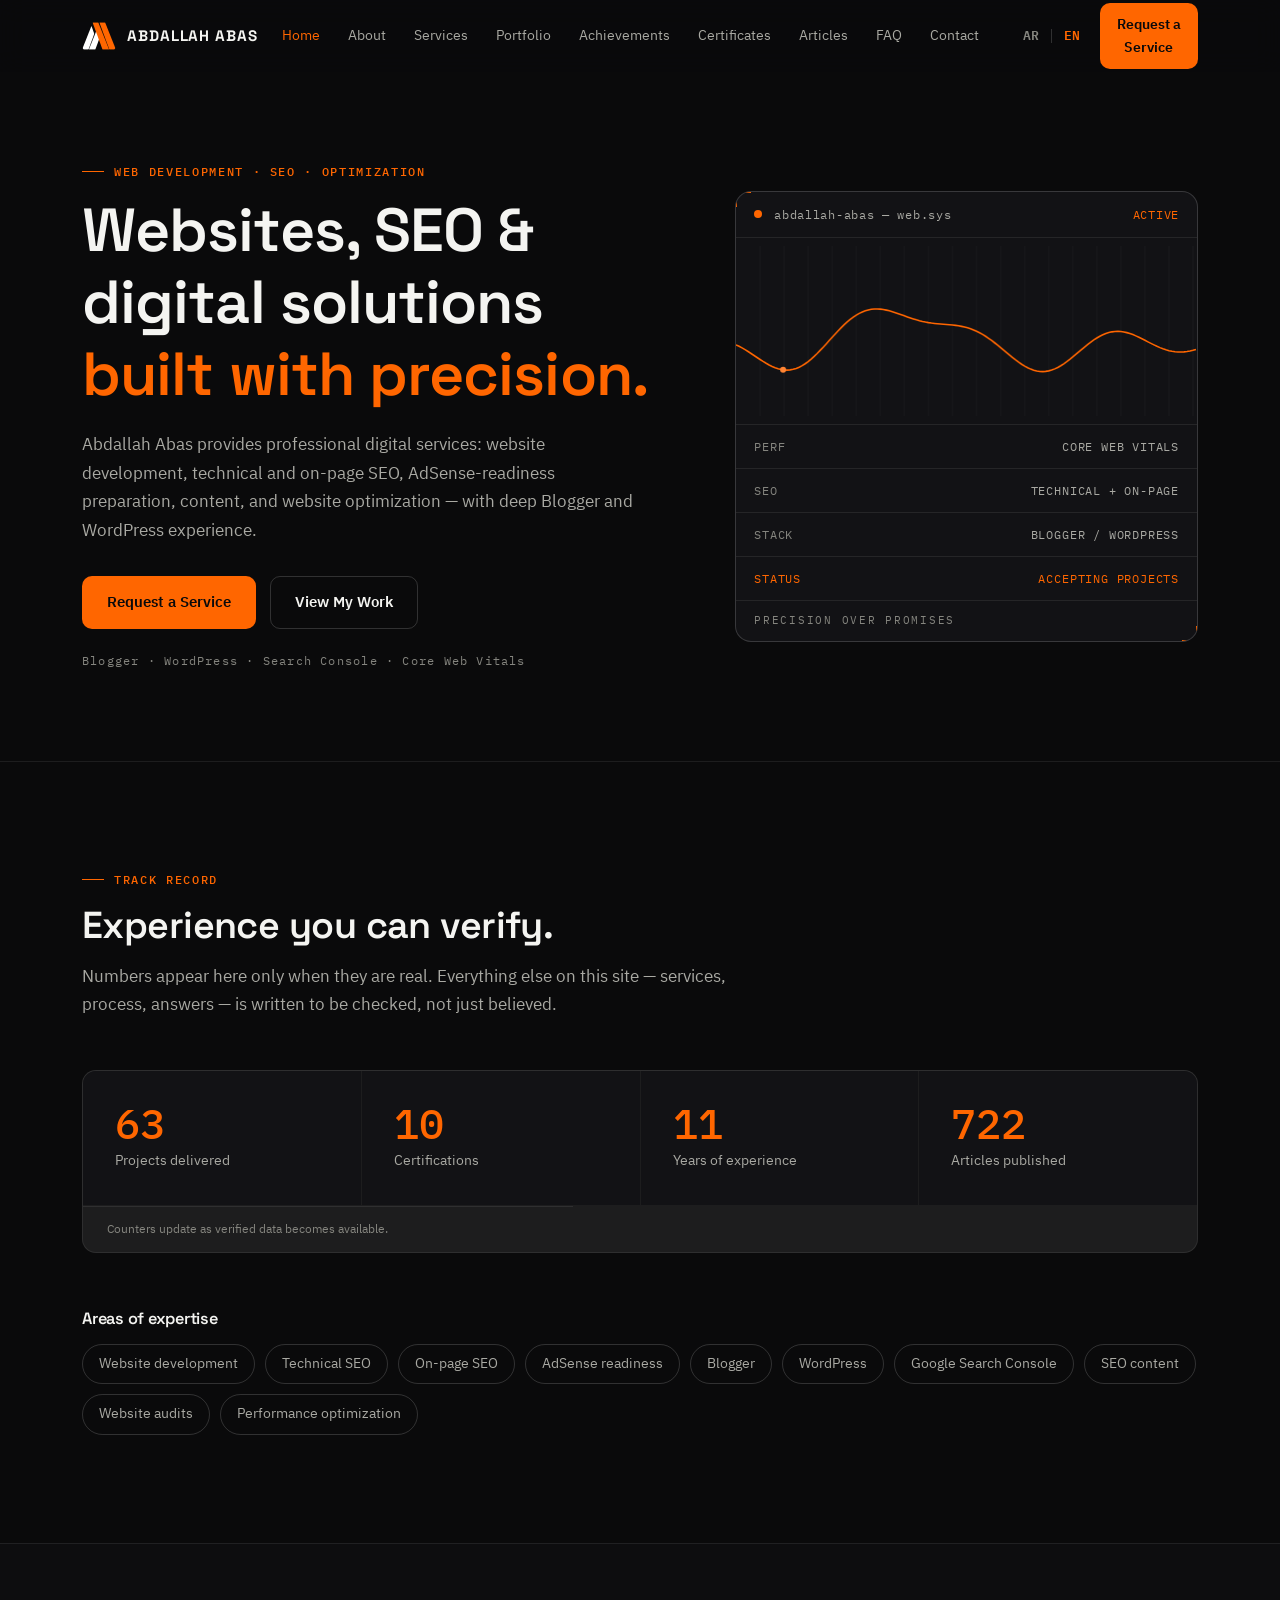
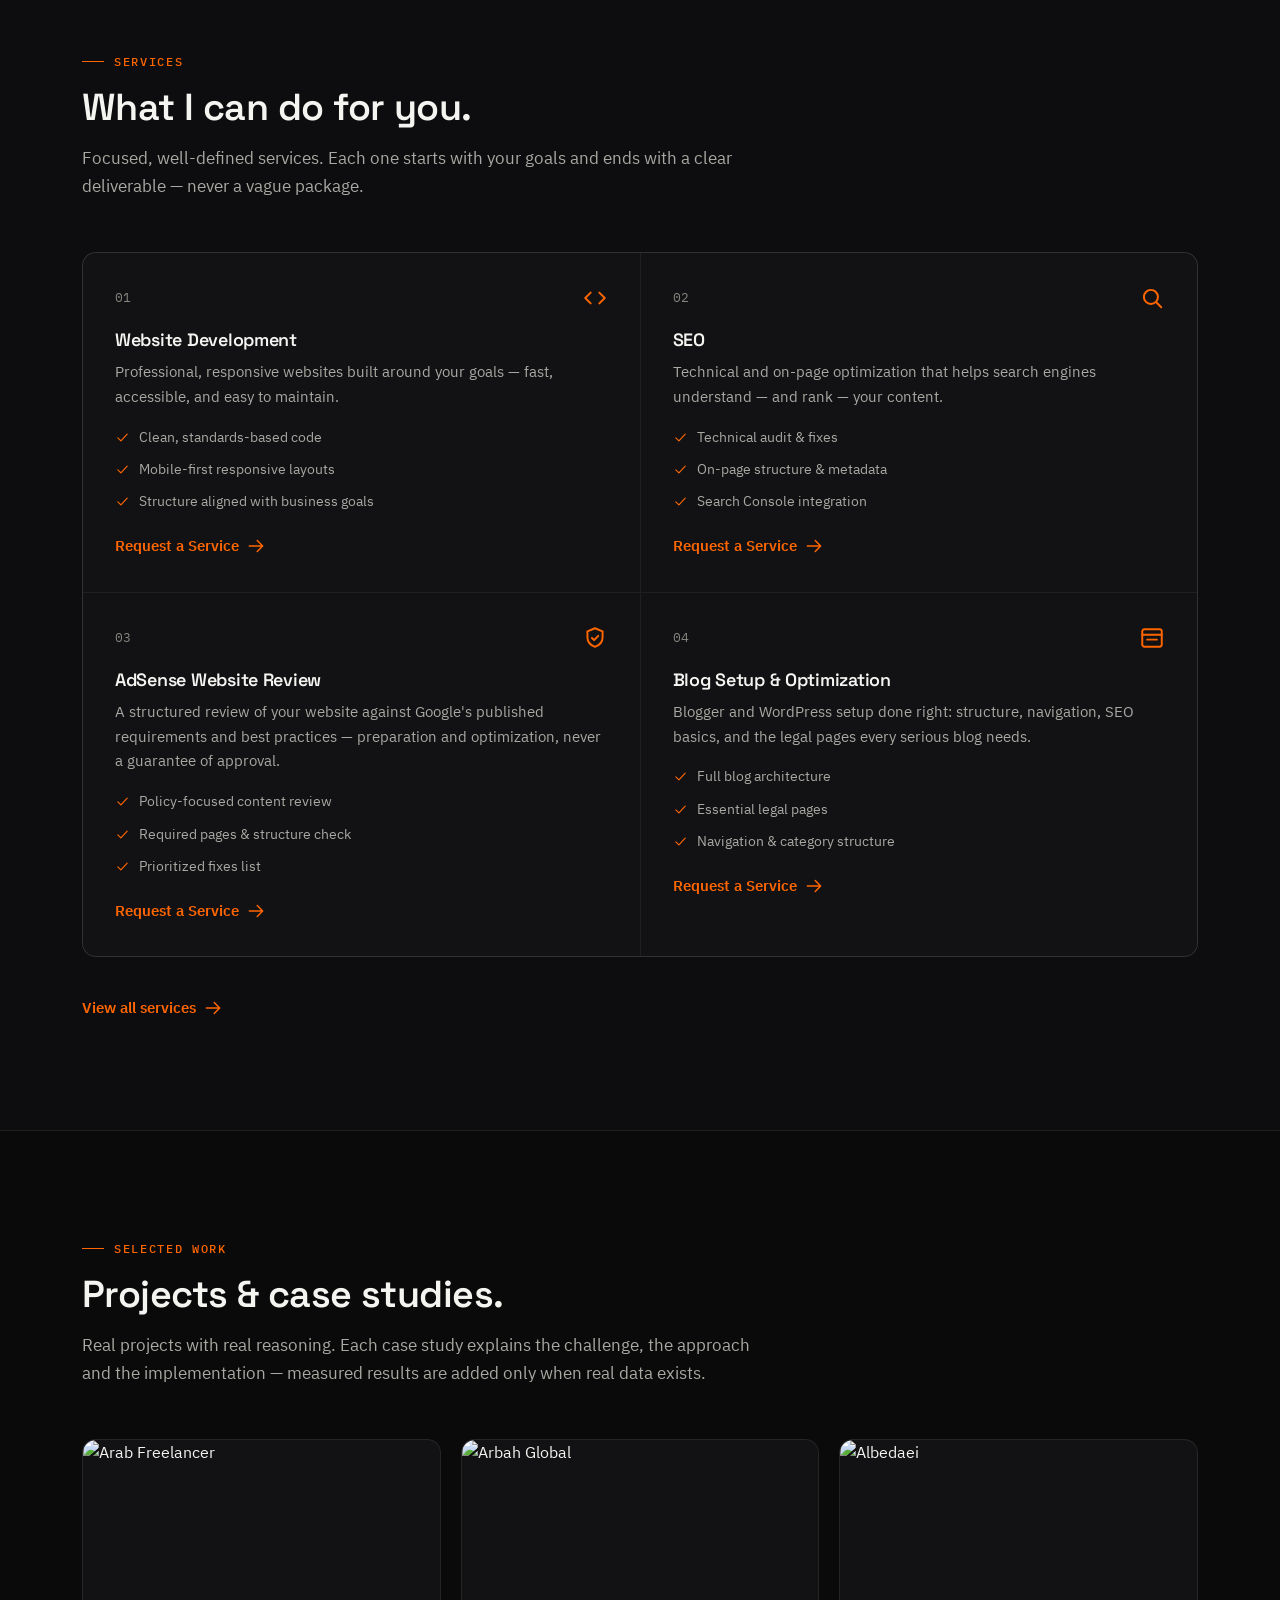
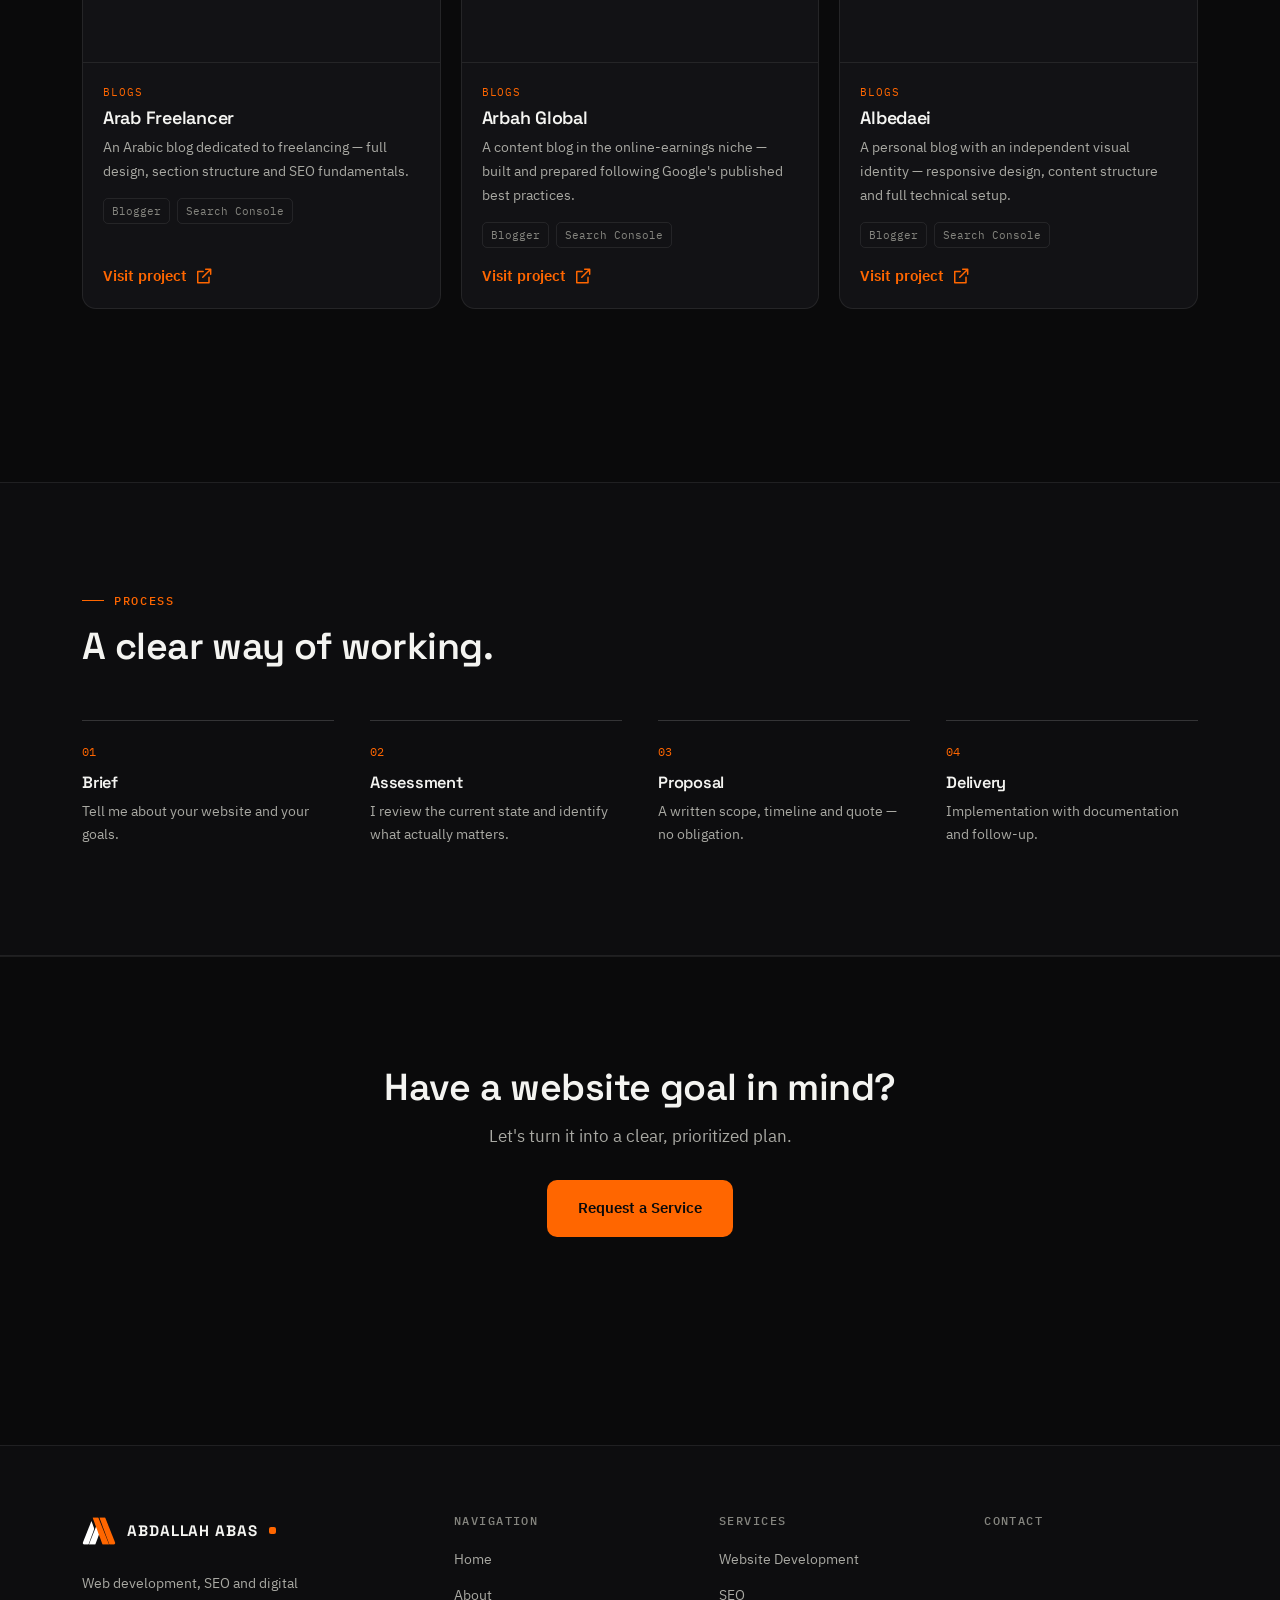
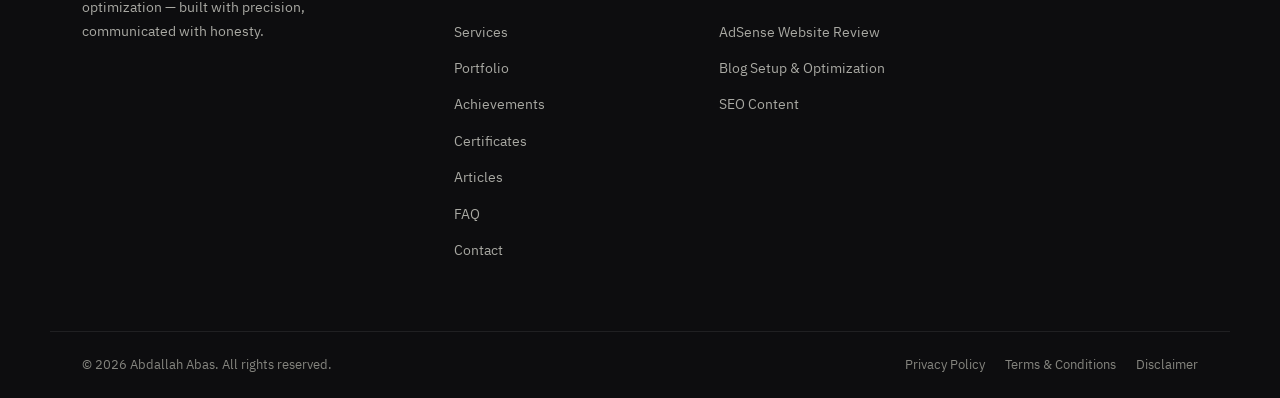
==== commit 30c125cf: "Update index.html" ====
--- a/index.html
+++ b/index.html
@@ -22,7 +22,7 @@
 <link rel="icon" href="data:image/svg+xml,%3Csvg xmlns='http://www.w3.org/2000/svg' viewBox='0 0 32 32'%3E%3Crect width='32' height='32' rx='6' fill='%23FF6600'/%3E%3Cpath d='M9.5 23 16 8.5 22.5 23h-3.6L16 16.4 13.1 23z' fill='%230a0a0b'/%3E%3C/svg%3E">
 <link rel="preconnect" href="https://fonts.googleapis.com">
 <link rel="preconnect" href="https://fonts.gstatic.com" crossorigin>
-<link href="https://fonts.googleapis.com/css2?family=IBM+Plex+Mono:wght@400;500&family=IBM+Plex+Sans+Arabic:wght@400;500;600;700&family=IBM+Plex+Sans:wght@400;500;600&family=Space+Grotesk:wght@500;600;700&display=swap" rel="stylesheet">
+<link href="https://fonts.googleapis.com/css2?family=IBM+Plex+Mono:wght@400;500&family=IBM+Plex+Sans+Arabic:wght@400;600;700&family=Space+Grotesk:wght@600;700&display=swap" rel="stylesheet">
 <link rel="stylesheet" href="css/main.css">
 <link rel="stylesheet" href="css/rtl.css">
 <link rel="stylesheet" href="css/responsive.css">
@@ -142,5 +142,6 @@
 <script src="js/services.js" defer></script>
 <script src="js/portfolio.js" defer></script>
 <script src="js/forms.js" defer></script>
+<script type="module" src="js/firebase-init.js"></script> 
 </body>
 </html>
--- a/css/main.css
+++ b/css/main.css
@@ -1,18 +1,25 @@
 /* ============================================================
    Abdallah Abas — design system
    Near-black + #FF6600 · hairline grids · IBM Plex + Space Grotesk
+   v2 — perf & a11y audit:
+   · --font-body drops "IBM Plex Sans" (Plex Sans Arabic covers
+     Latin — 7 font variants instead of 16)
+   · --txt3 lifted to 5.3:1 contrast (WCAG AA)
+   · weights 500→600 where 500 is no longer loaded
+   · + .filter-bar/.filter-chip (were unstyled in v1 — audit fix)
+   · + .boot-error banner (config guard)
    ============================================================ */
 
 :root{
   --bg:#0a0a0b; --bg2:#0d0d0f;
   --surface:#121215; --surface2:#17171b;
   --line:rgba(255,255,255,.08); --line2:rgba(255,255,255,.16);
-  --txt:#f4f4f1; --txt2:#a9a9a3; --txt3:#75756f;
+  --txt:#f4f4f1; --txt2:#a9a9a3; --txt3:#85857f;
   --accent:#ff6600; --accent2:#ff8433; --accent-dim:rgba(255,102,0,.13);
   --danger:#e5484d;
   --r:14px; --r-s:10px;
   --font-head:"Space Grotesk","IBM Plex Sans Arabic",sans-serif;
-  --font-body:"IBM Plex Sans","IBM Plex Sans Arabic",sans-serif;
+  --font-body:"IBM Plex Sans Arabic",sans-serif;
   --font-mono:"IBM Plex Mono",monospace;
   --container:1180px; --header-h:72px;
   --tr:.22s cubic-bezier(.4,0,.2,1);
@@ -20,7 +27,6 @@
 
 *,*::before,*::after{box-sizing:border-box;margin:0;padding:0}
 html{scroll-behavior:smooth}
-html:focus-within{scroll-behavior:smooth}
 body{
   font-family:var(--font-body); background:var(--bg); color:var(--txt);
   font-size:16px; line-height:1.65; padding-top:var(--header-h);
@@ -101,6 +107,16 @@
 }
 .chip:hover{border-color:var(--accent);color:var(--txt)}
 
+/* ---- portfolio filters (v2 — كانت غير منسقة في v1) ---------- */
+.filter-bar{display:flex;flex-wrap:wrap;gap:10px;margin-bottom:clamp(26px,3.5vw,40px)}
+.filter-chip{
+  border:1px solid var(--line2);border-radius:999px;padding:9px 18px;
+  font-size:.88rem;font-weight:600;color:var(--txt2);min-height:42px;
+  transition:border-color var(--tr),color var(--tr),background var(--tr);
+}
+.filter-chip:hover{border-color:var(--accent);color:var(--txt)}
+.filter-chip.active{background:var(--accent);border-color:var(--accent);color:#0a0a0b}
+
 /* ---- header ------------------------------------------------- */
 .site-header{
   position:fixed;inset-inline:0;top:0;height:var(--header-h);z-index:100;
@@ -124,7 +140,7 @@
 .header-actions{display:flex;align-items:center;gap:16px}
 .lang-switch{display:flex;align-items:center;gap:8px}
 .lang-btn{
-  font-family:var(--font-mono);font-size:.8rem;font-weight:500;padding:5px 4px;
+  font-family:var(--font-mono);font-size:.8rem;font-weight:600;padding:5px 4px;
   color:var(--txt3);transition:color var(--tr);
 }
 .lang-btn[aria-pressed="true"]{color:var(--accent)}
@@ -150,7 +166,7 @@
 .mobile-panel.open{transform:none;visibility:visible}
 .mobile-list{display:flex;flex-direction:column}
 .mobile-list a{
-  display:block;padding:14px 4px;font-size:1.05rem;font-weight:500;color:var(--txt);
+  display:block;padding:14px 4px;font-size:1.05rem;font-weight:600;color:var(--txt);
   border-bottom:1px solid var(--line);transition:color var(--tr),padding-inline-start var(--tr);
 }
 .mobile-list a:hover{color:var(--accent);padding-inline-start:10px}
@@ -254,7 +270,7 @@
 .expertise{margin-top:clamp(38px,5vw,56px)}
 
 /* ---- process --------------------------------------------------- */
-.process-grid{display:grid;grid-template-columns:repeat(4,1fr);gap:clamp(20px,3vw,36px);counter-reset:step}
+.process-grid{display:grid;grid-template-columns:repeat(4,1fr);gap:clamp(20px,3vw,36px)}
 .step{border-top:1px solid var(--line2);padding-top:20px}
 .step-num{font-size:.78rem;color:var(--accent);display:block;margin-bottom:12px}
 .step h3{font-size:1.02rem;margin-bottom:7px}
@@ -369,7 +385,7 @@
 .form-grid{display:grid;grid-template-columns:1fr 1fr;gap:16px;margin-bottom:22px}
 .field{display:flex;flex-direction:column;gap:7px}
 .field-full{grid-column:1/-1}
-.field label{font-size:.86rem;font-weight:500;color:var(--txt2)}
+.field label{font-size:.86rem;font-weight:600;color:var(--txt2)}
 .field input,.field select,.field textarea{
   width:100%;background:var(--bg);border:1px solid var(--line2);border-radius:var(--r-s);
   padding:12px 14px;color:var(--txt);font:inherit;font-size:.94rem;min-height:46px;
@@ -490,5 +506,11 @@
   .mobile-panel{transition:none}
 }
 
+/* ---- boot error banner ----------------------------------------------------------- */
+.boot-error{
+  position:fixed;inset-inline:0;top:0;z-index:999;background:var(--danger);
+  color:#fff;padding:14px 20px;font-size:.9rem;text-align:center;
+}
+
 /* ---- helpers ---------------------------------------------------------------------- */
 html.js .no-js-hide{display:none}
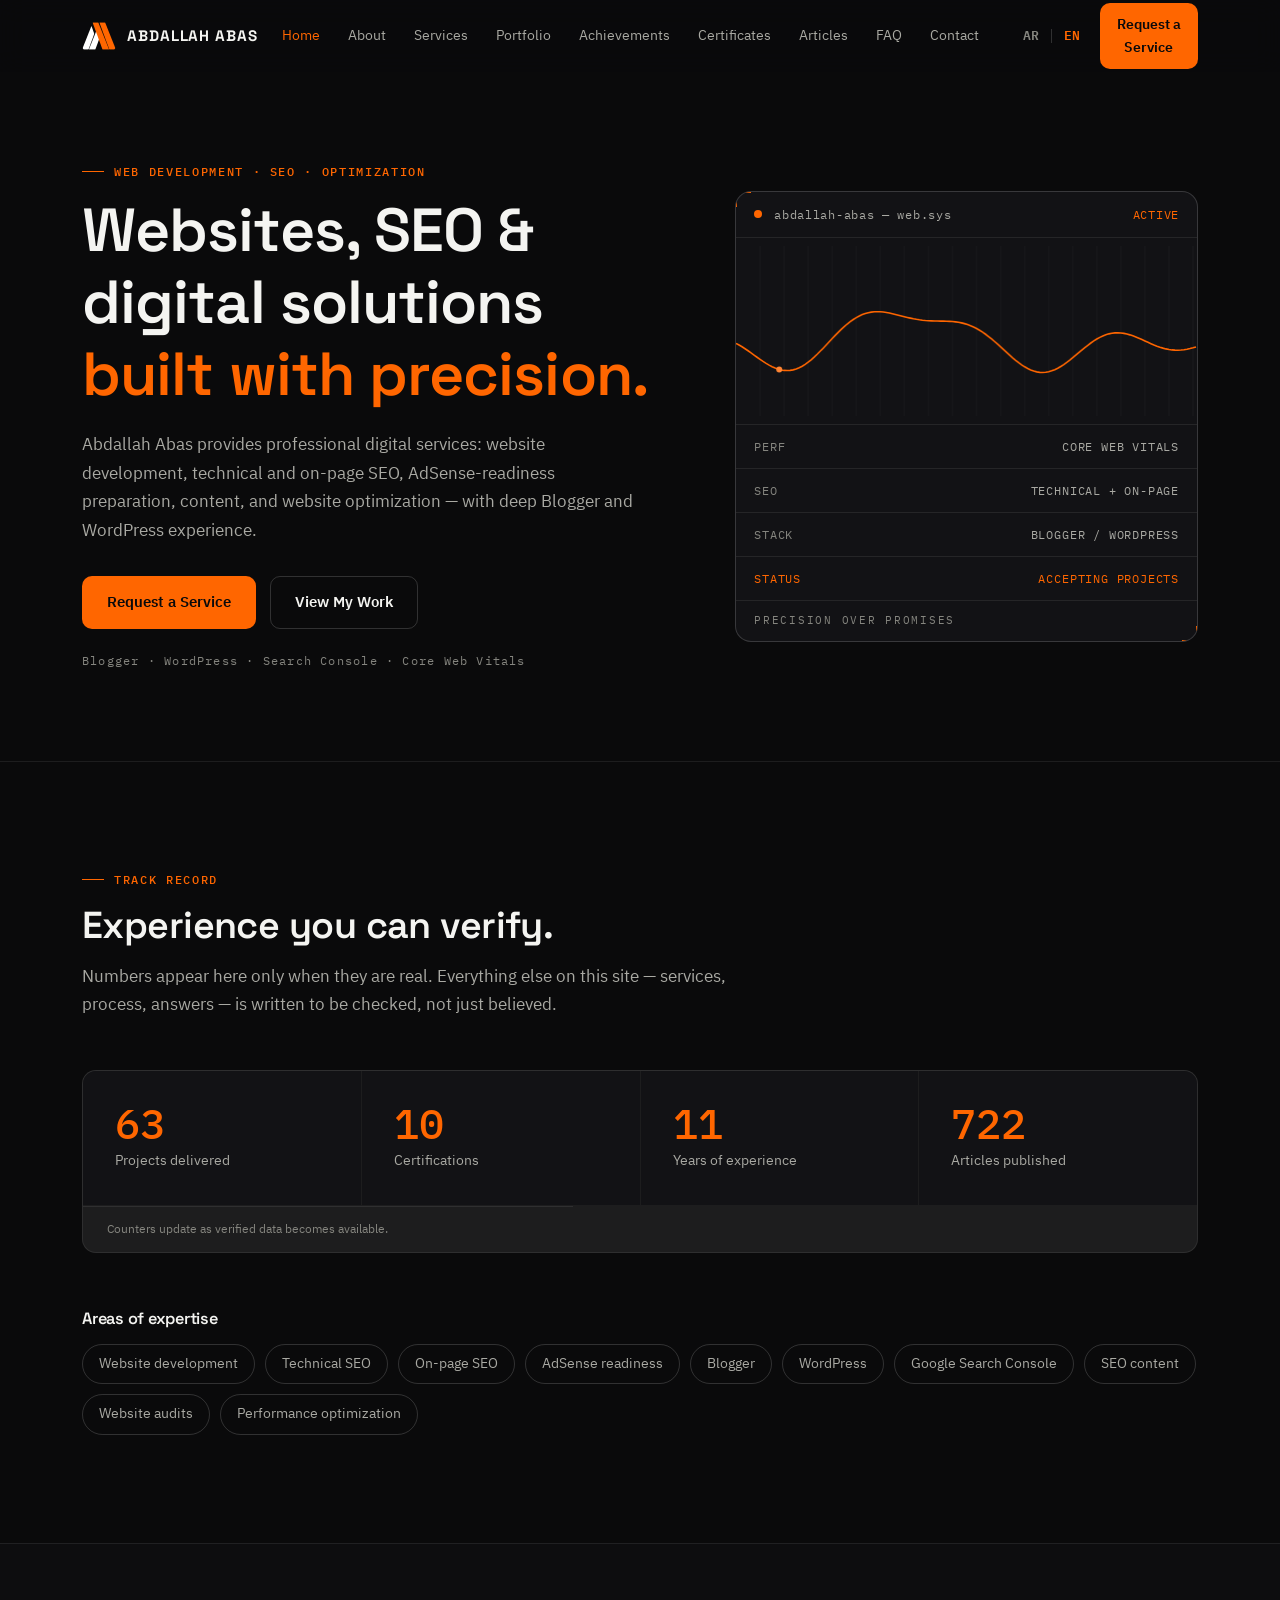
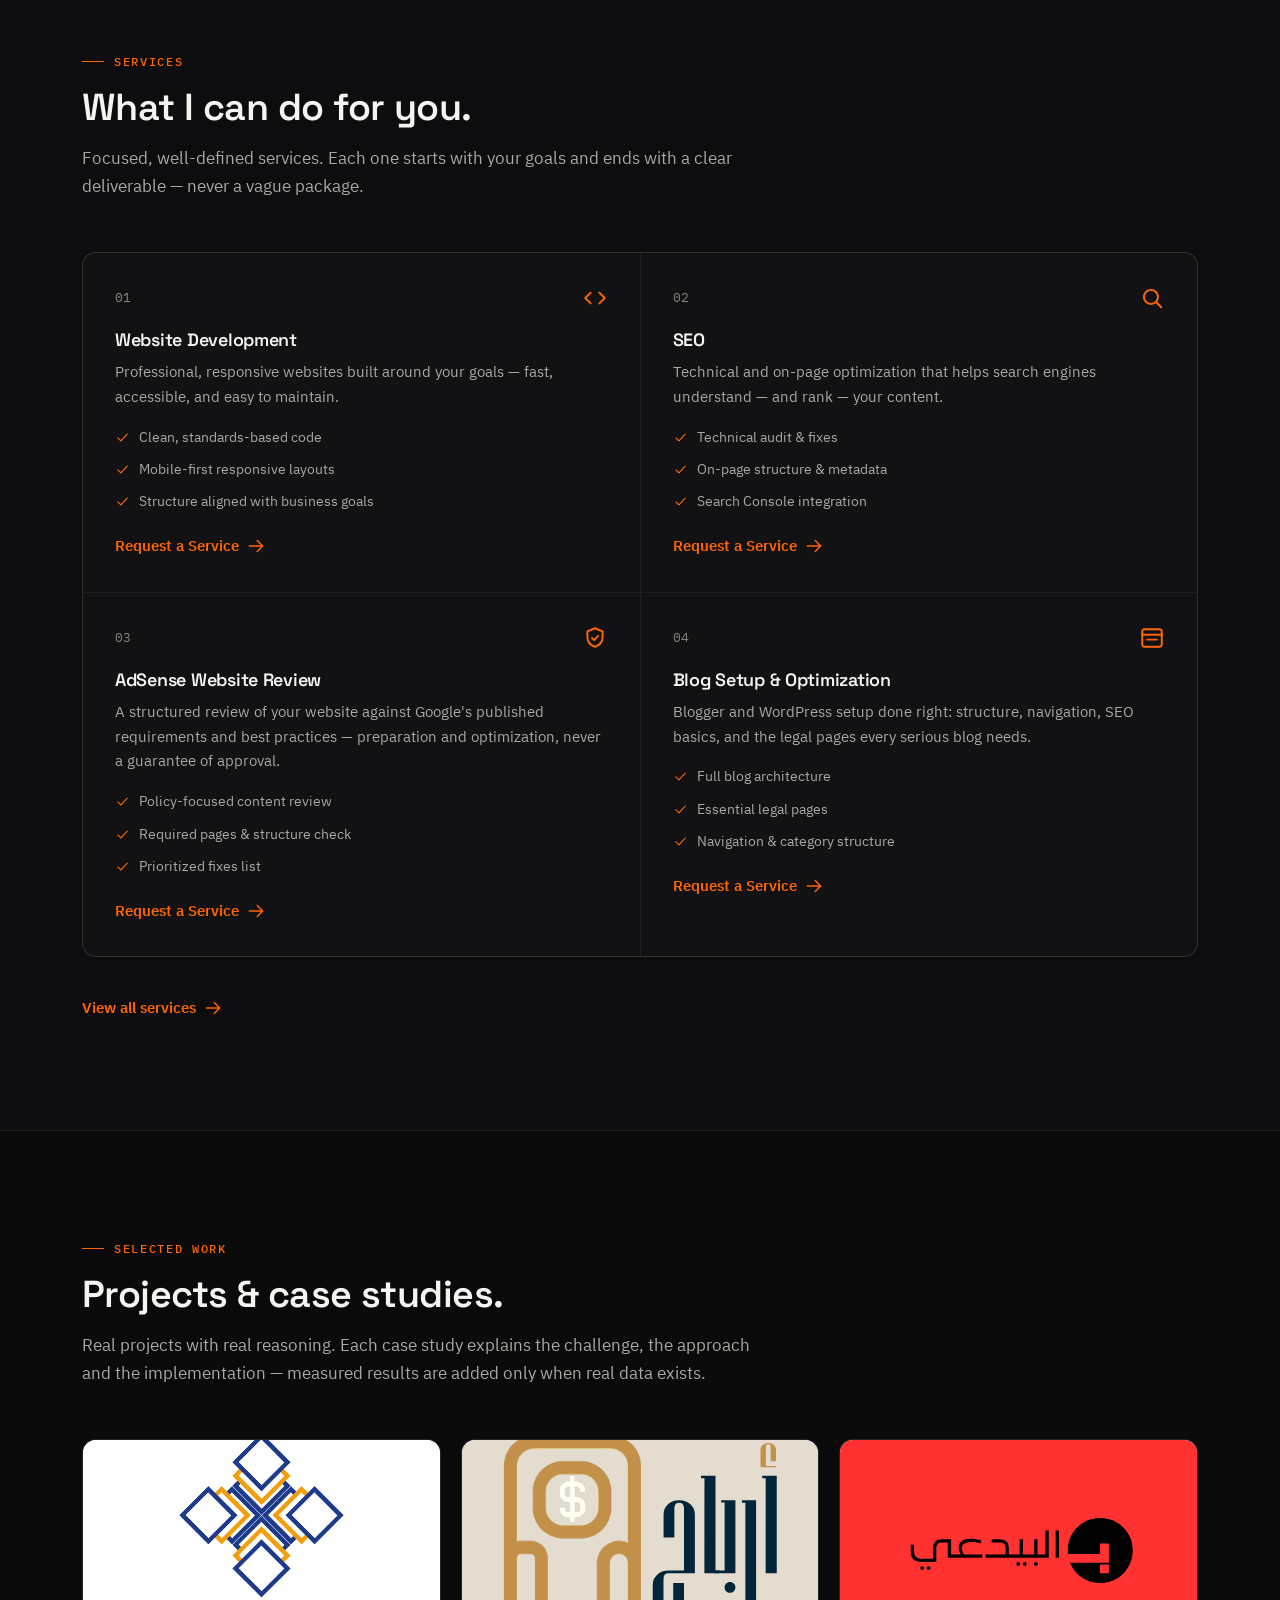
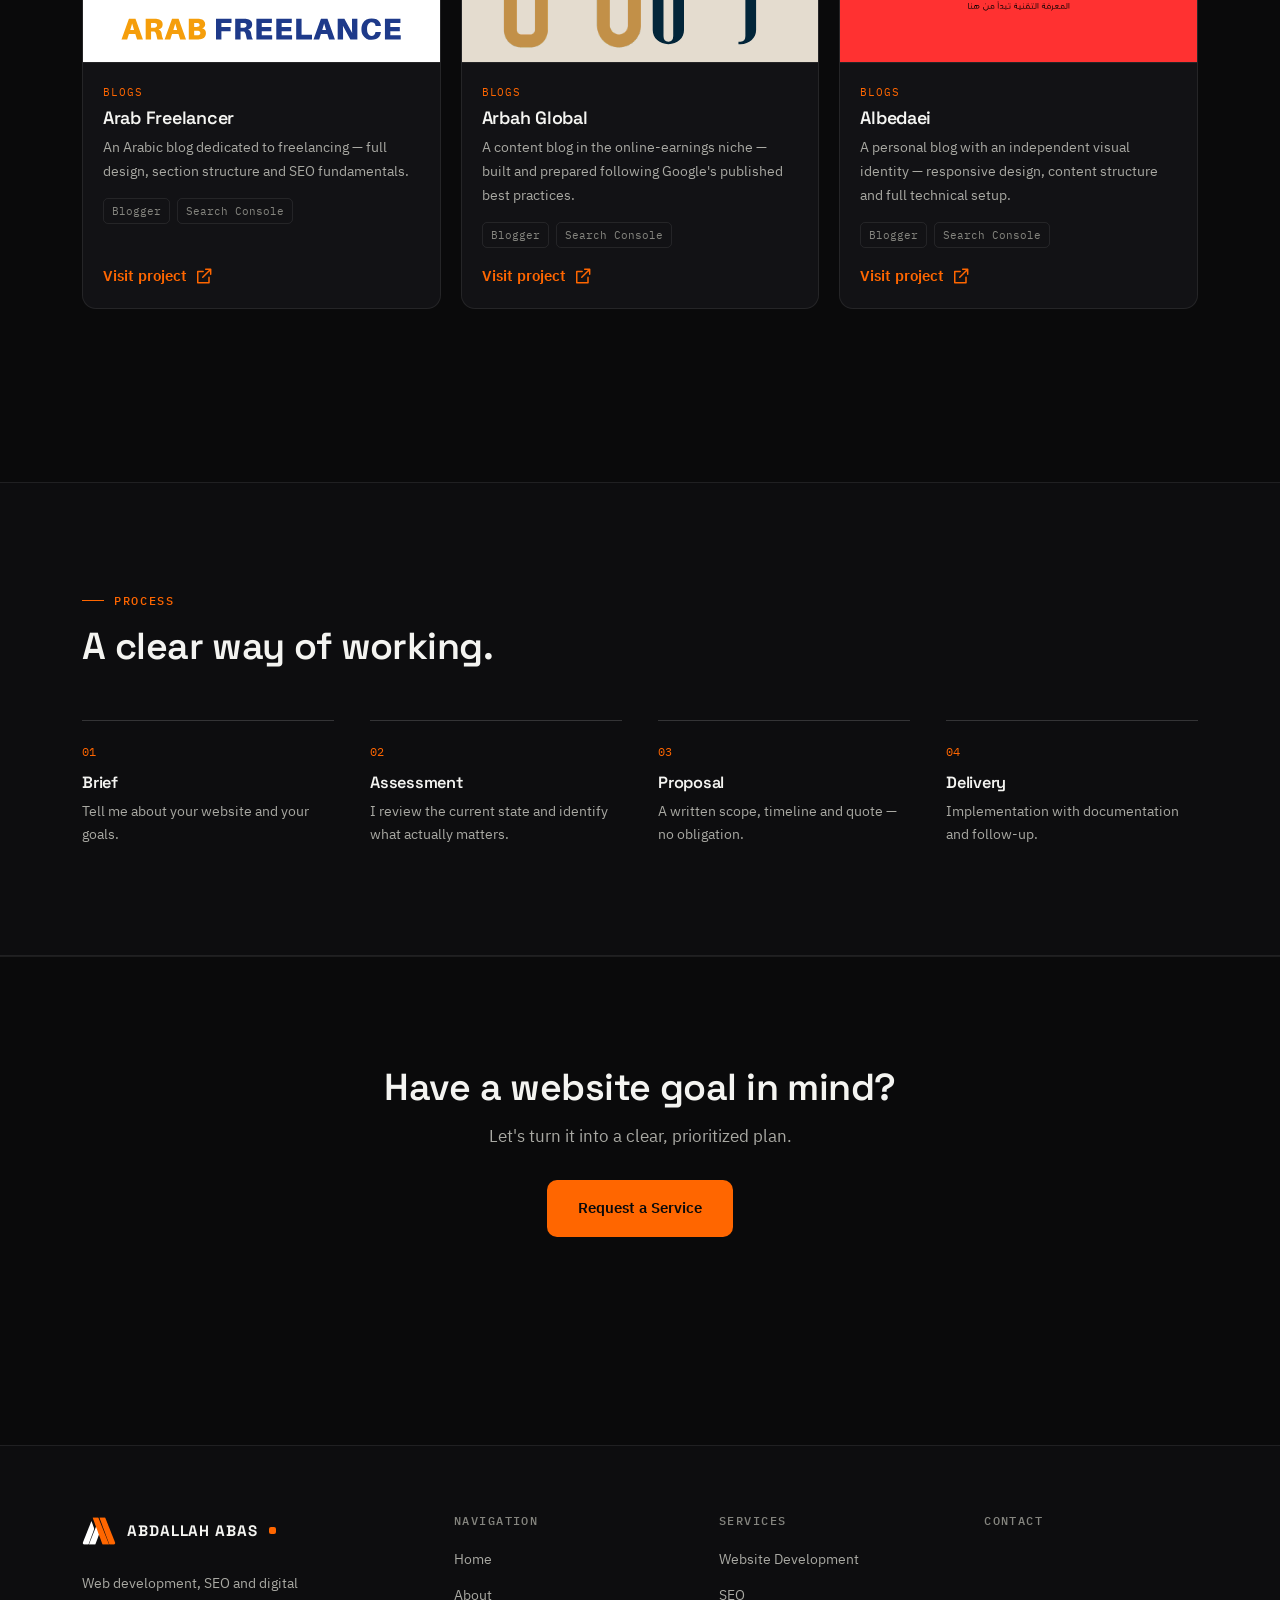
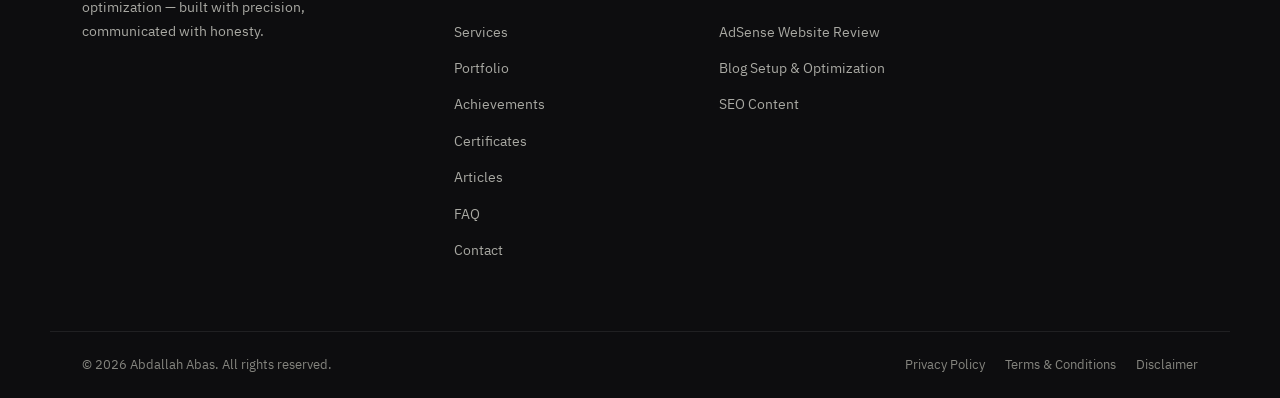
==== commit 24f43401: "Update index.html" ====
--- a/index.html
+++ b/index.html
@@ -19,7 +19,7 @@
 <meta name="twitter:title" content="Abdallah Abas — Web Development, SEO & Digital Optimization">
 <meta name="twitter:description" content="Websites, SEO and digital solutions built with precision.">
 <meta name="twitter:image" content="https://abdallahabas.com/assets/images/og-cover.png">
-<link rel="icon" href="data:image/svg+xml,%3Csvg xmlns='http://www.w3.org/2000/svg' viewBox='0 0 32 32'%3E%3Crect width='32' height='32' rx='6' fill='%23FF6600'/%3E%3Cpath d='M9.5 23 16 8.5 22.5 23h-3.6L16 16.4 13.1 23z' fill='%230a0a0b'/%3E%3C/svg%3E">
+<link rel="icon" type="image/svg+xml" href="/assets/icons/favicon.svg">
 <link rel="preconnect" href="https://fonts.googleapis.com">
 <link rel="preconnect" href="https://fonts.gstatic.com" crossorigin>
 <link href="https://fonts.googleapis.com/css2?family=IBM+Plex+Mono:wght@400;500&family=IBM+Plex+Sans+Arabic:wght@400;600;700&family=Space+Grotesk:wght@600;700&display=swap" rel="stylesheet">
